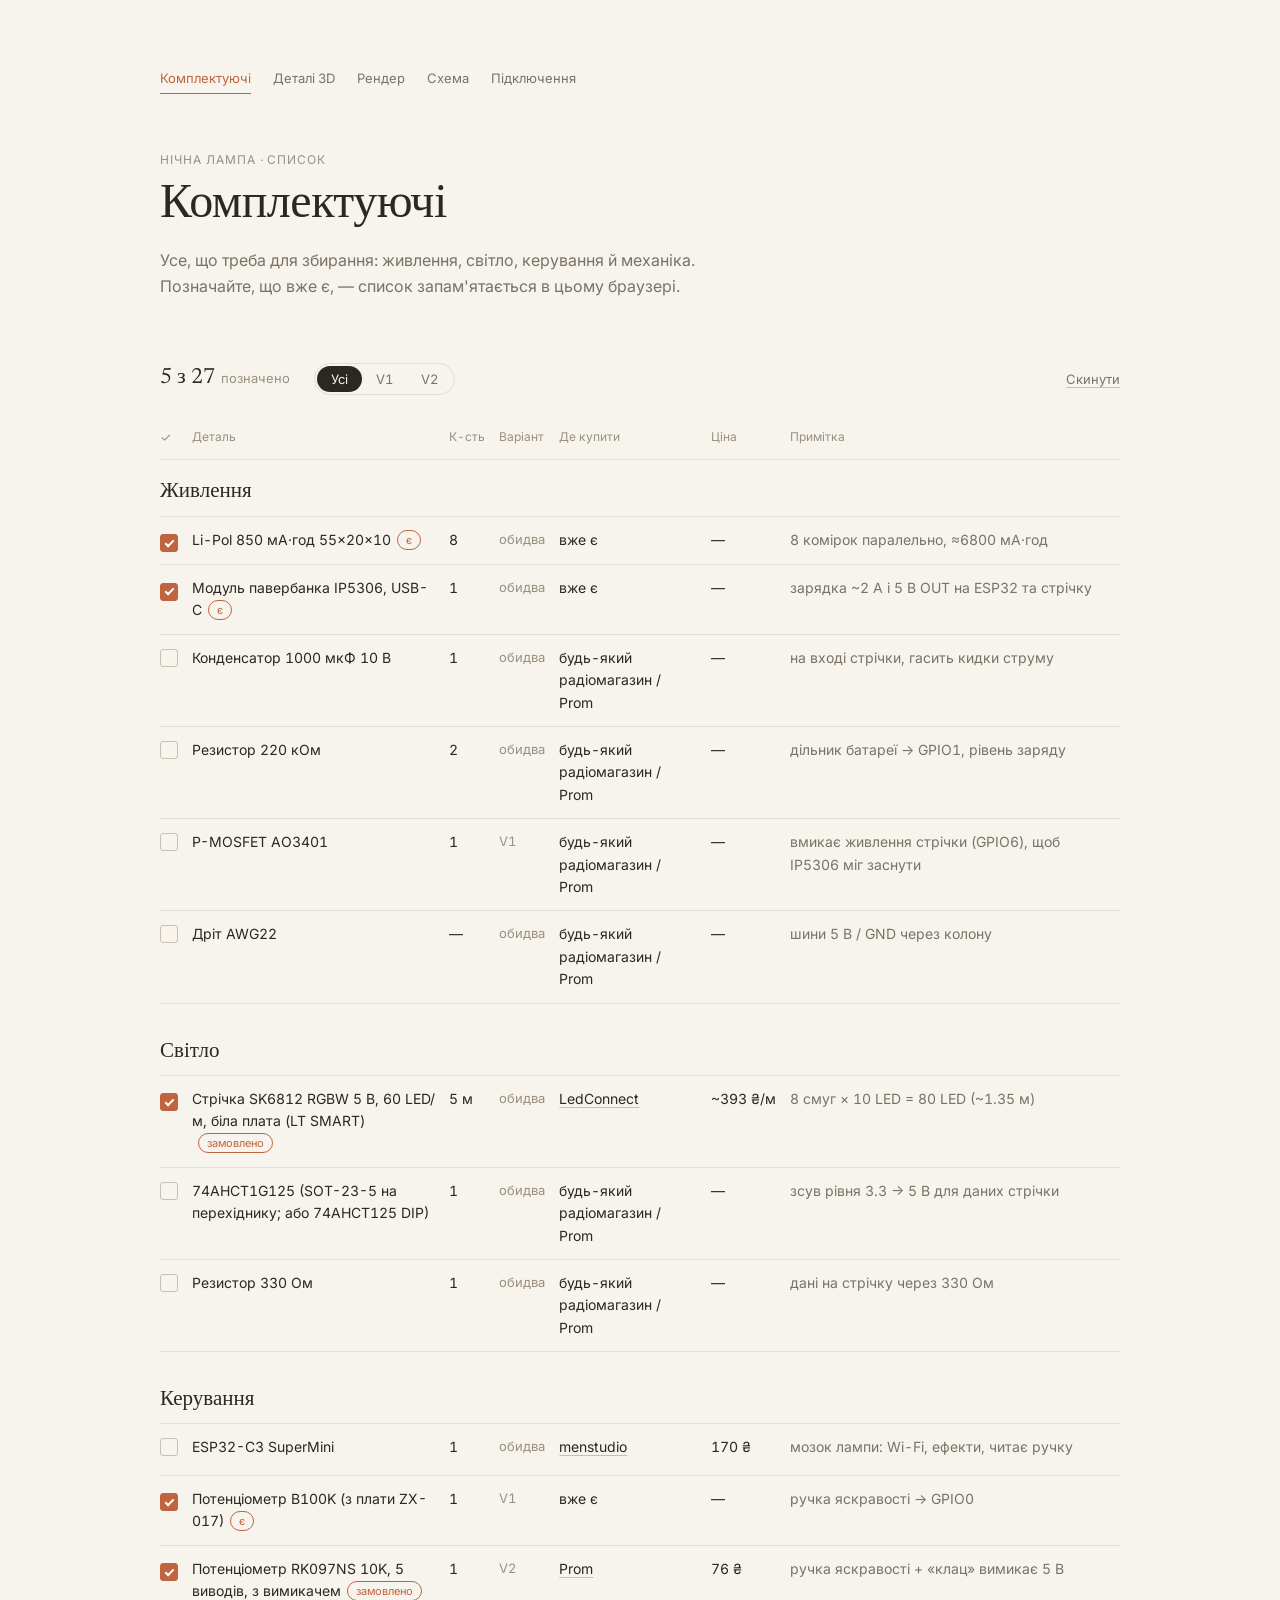
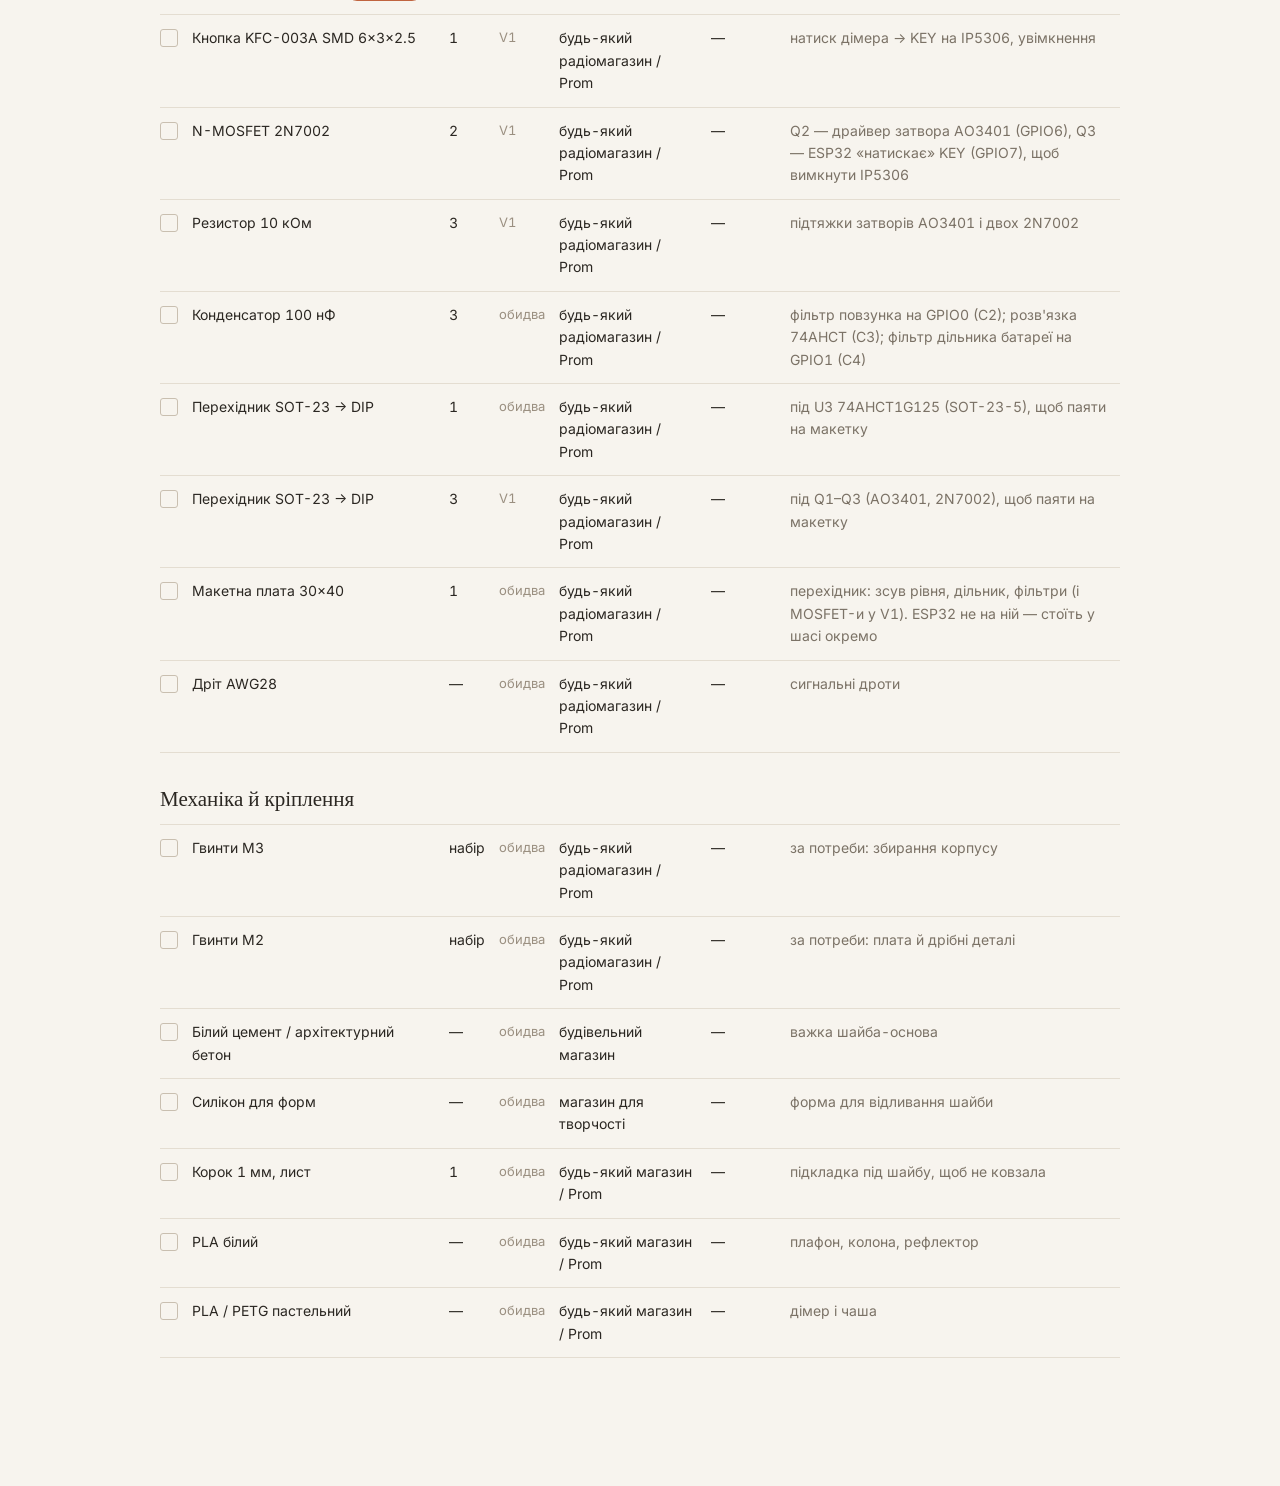
==== parts.html @ 2f37f4e2 "pages: SOT-23 pinout, C4 ADC filter, shared variant, review fixes - Q1/Q3 G and S in real SOT-23 ord" ====
<!doctype html>
<html lang="uk">
<head>
<meta charset="utf-8">
<meta name="viewport" content="width=device-width, initial-scale=1">
<title>Комплектуючі лампи</title>
<link rel="preconnect" href="https://fonts.googleapis.com">
<link rel="preconnect" href="https://fonts.gstatic.com" crossorigin>
<link rel="stylesheet" href="https://fonts.googleapis.com/css2?family=Inter:wght@400;500&family=Newsreader:opsz,wght@6..72,400&display=swap">
<link rel="stylesheet" href="assets/paper.css">
<style>
  .bar { display: flex; flex-wrap: wrap; align-items: center; gap: 12px 24px; margin: 0 0 8px; }
  .progress { font-family: "Newsreader", Georgia, serif; font-size: 22px; }
  .progress small { font-family: "Inter", system-ui, sans-serif; font-size: 13px; color: var(--faint); margin-left: 6px; }
  .bar .textbtn { margin-left: auto; font-size: 13px; }
</style>
</head>
<body>
<main class="page">
  <nav class="nav" aria-label="Розділи">
    <a href="parts.html" aria-current="page">Комплектуючі</a>
    <a href="parts-3d.html">Деталі 3D</a>
    <a href="render.html">Рендер</a>
    <a href="schematic.html">Схема</a>
    <a href="wiring.html">Підключення</a>
  </nav>

  <p class="eyebrow">Нічна лампа · список</p>
  <h1>Комплектуючі</h1>
  <p class="lede">Усе, що треба для збирання: живлення, світло, керування й механіка. Позначайте, що вже є, — список запам'ятається в цьому браузері.</p>

  <div class="bar">
    <p class="progress" id="progress" aria-live="polite">0 з 0</p>
    <div class="toggle" role="radiogroup" aria-label="Варіант">
      <label><input type="radio" name="variant" value="all" checked><span>Усі</span></label>
      <label><input type="radio" name="variant" value="V1"><span>V1</span></label>
      <label><input type="radio" name="variant" value="V2"><span>V2</span></label>
    </div>
    <button type="button" class="textbtn" id="reset">Скинути</button>
  </div>

  <table class="tbl">
    <thead>
      <tr><th scope="col"><span class="sub">✓</span></th><th scope="col">Деталь</th><th scope="col">К-сть</th><th scope="col">Варіант</th><th scope="col">Де купити</th><th scope="col">Ціна</th><th scope="col">Примітка</th></tr>
    </thead>
  </table>
</main>

<script>
(function () {
  var KEY = 'lamp-parts-v1';
  var RADIO = 'будь-який радіомагазин / Prom';
  // [id, назва, к-сть, варіант ('' = обидва), магазин, посилання, ціна, примітка, стан ('є' | 'замовлено' | '')]
  var GROUPS = [
    ['Живлення', [
      ['lipo', 'Li-Pol 850 мА·год 55×20×10', '8', '', 'вже є', '', '—', '8 комірок паралельно, ≈6800 мА·год', 'є'],
      ['ip5306', 'Модуль павербанка IP5306, USB-C', '1', '', 'вже є', '', '—', 'зарядка ~2 А і 5 В OUT на ESP32 та стрічку', 'є'],
      ['c1000', 'Конденсатор 1000 мкФ 10 В', '1', '', RADIO, '', '—', 'на вході стрічки, гасить кидки струму', ''],
      ['r220k', 'Резистор 220 кОм', '2', '', RADIO, '', '—', 'дільник батареї → GPIO1, рівень заряду', ''],
      ['ao3401', 'P-MOSFET AO3401', '1', 'V1', RADIO, '', '—', 'вмикає живлення стрічки (GPIO6), щоб IP5306 міг заснути', ''],
      ['awg22', 'Дріт AWG22', '—', '', RADIO, '', '—', 'шини 5 В / GND через колону', '']
    ]],
    ['Світло', [
      ['sk6812', 'Стрічка SK6812 RGBW 5 В, 60 LED/м, біла плата (LT SMART)', '5 м', '', 'LedConnect', 'https://ledconnect.com.ua/product/svitlodiodna-strichka-5v-lt-rgbw-smart-sk6812-smd5050-60led-18w-m-ip20-bila-plata/', '~393 ₴/м', '8 смуг × 10 LED = 80 LED (~1.35 м)', 'замовлено'],
      ['ahct', '74AHCT1G125 (SOT-23-5 на перехіднику; або 74AHCT125 DIP)', '1', '', RADIO, '', '—', 'зсув рівня 3.3 → 5 В для даних стрічки', ''],
      ['r330', 'Резистор 330 Ом', '1', '', RADIO, '', '—', 'дані на стрічку через 330 Ом', '']
    ]],
    ['Керування', [
      ['esp32', 'ESP32-C3 SuperMini', '1', '', 'menstudio', 'https://menstudio.kyiv.ua/ua/p2681772438-esp32-supermini-kompaktnaya.html', '170 ₴', 'мозок лампи: Wi-Fi, ефекти, читає ручку', ''],
      ['b100k', 'Потенціометр B100K (з плати ZX-017)', '1', 'V1', 'вже є', '', '—', 'ручка яскравості → GPIO0', 'є'],
      ['rk097', 'Потенціометр RK097NS 10K, 5 виводів, з вимикачем', '1', 'V2', 'Prom', 'https://prom.ua/ua/p3201366984-rezistor-peremennyj-rk097ns.html', '76 ₴', 'ручка яскравості + «клац» вимикає 5 В', 'замовлено'],
      ['kfc', 'Кнопка KFC-003A SMD 6×3×2.5', '1', 'V1', RADIO, '', '—', 'натиск дімера → KEY на IP5306, увімкнення', ''],
      ['n7002', 'N-MOSFET 2N7002', '2', 'V1', RADIO, '', '—', 'Q2 — драйвер затвора AO3401 (GPIO6), Q3 — ESP32 «натискає» KEY (GPIO7), щоб вимкнути IP5306', ''],
      ['r10k', 'Резистор 10 кОм', '3', 'V1', RADIO, '', '—', 'підтяжки затворів AO3401 і двох 2N7002', ''],
      ['c100n', 'Конденсатор 100 нФ', '3', '', RADIO, '', '—', 'фільтр повзунка на GPIO0 (C2); розв\'язка 74AHCT (C3); фільтр дільника батареї на GPIO1 (C4)', ''],
      ['sot-dip', 'Перехідник SOT-23 → DIP', '1', '', RADIO, '', '—', 'під U3 74AHCT1G125 (SOT-23-5), щоб паяти на макетку', ''],
      ['sot-dip-q', 'Перехідник SOT-23 → DIP', '3', 'V1', RADIO, '', '—', 'під Q1–Q3 (AO3401, 2N7002), щоб паяти на макетку', ''],
      ['perf', 'Макетна плата 30×40', '1', '', RADIO, '', '—', 'перехідник: зсув рівня, дільник, фільтри (і MOSFET-и у V1). ESP32 не на ній — стоїть у шасі окремо', ''],
      ['awg28', 'Дріт AWG28', '—', '', RADIO, '', '—', 'сигнальні дроти', '']
    ]],
    ['Механіка й кріплення', [
      ['m3', 'Гвинти M3', 'набір', '', RADIO, '', '—', 'за потреби: збирання корпусу', ''],
      ['m2', 'Гвинти M2', 'набір', '', RADIO, '', '—', 'за потреби: плата й дрібні деталі', ''],
      ['concrete', 'Білий цемент / архітектурний бетон', '—', '', 'будівельний магазин', '', '—', 'важка шайба-основа', ''],
      ['silicone', 'Силікон для форм', '—', '', 'магазин для творчості', '', '—', 'форма для відливання шайби', ''],
      ['cork', 'Корок 1 мм, лист', '1', '', 'будь-який магазин / Prom', '', '—', 'підкладка під шайбу, щоб не ковзала', ''],
      ['plaw', 'PLA білий', '—', '', 'будь-який магазин / Prom', '', '—', 'плафон, колона, рефлектор', ''],
      ['plap', 'PLA / PETG пастельний', '—', '', 'будь-який магазин / Prom', '', '—', 'дімер і чаша', '']
    ]]
  ];

  var saved = {};
  try { saved = JSON.parse(localStorage.getItem(KEY)) || {}; } catch (e) { saved = {}; }
  function save() { try { localStorage.setItem(KEY, JSON.stringify(saved)); } catch (e) {} }

  function el(tag, attrs, text) {
    var n = document.createElement(tag);
    for (var k in attrs) n.setAttribute(k, attrs[k]);
    if (text != null) n.textContent = text;
    return n;
  }

  var table = document.querySelector('.tbl');
  var boxes = [];
  GROUPS.forEach(function (g) {
    var tb = el('tbody');
    var gr = el('tr', { 'class': 'grp' });
    gr.appendChild(el('th', { scope: 'colgroup', colspan: '7' }, g[0]));
    tb.appendChild(gr);
    g[1].forEach(function (r) {
      var id = r[0], tr = el('tr');
      tr.dataset.variant = r[3];
      var ck = el('input', { type: 'checkbox', 'class': 'ck', id: 'ck-' + id });
      ck.dataset.def = r[8] ? '1' : '';
      ck.checked = id in saved ? !!saved[id] : !!r[8];
      ck.addEventListener('change', function () { saved[id] = ck.checked; save(); update(); });
      boxes.push(ck);
      var c0 = el('td', { 'class': 'c-ck' }); c0.appendChild(ck); tr.appendChild(c0);

      var name = el('td', {});
      name.appendChild(el('label', { 'for': 'ck-' + id, id: 'n-' + id }, r[1]));
      if (r[8]) name.appendChild(el('span', { 'class': 'pill' }, r[8]));
      tr.appendChild(name);
      tr.appendChild(el('td', { 'class': 'num', 'data-label': 'к-сть' }, r[2]));
      tr.appendChild(el('td', { 'class': 'sub', 'data-label': 'варіант' }, r[3] || 'обидва'));
      var shop = el('td', { 'data-label': 'де' });
      if (r[5]) shop.appendChild(el('a', { href: r[5], target: '_blank', rel: 'noopener' }, r[4]));
      else shop.textContent = r[4];
      tr.appendChild(shop);
      tr.appendChild(el('td', { 'class': 'num', 'data-label': 'ціна' }, r[6]));
      tr.appendChild(el('td', { 'class': 'note' }, r[7]));
      tb.appendChild(tr);
    });
    table.appendChild(tb);
  });

  // Свій фільтр («Усі» / V1 / V2) не зберігаємо; стартуємо з варіанта, обраного на інших сторінках
  try {
    var lv = localStorage.getItem('lamp-variant');
    if (lv === 'v1' || lv === 'v2') document.querySelector('input[name="variant"][value="' + lv.toUpperCase() + '"]').checked = true;
  } catch (e) {}

  var progress = document.getElementById('progress');
  function update() {
    var v = document.querySelector('input[name="variant"]:checked').value, n = 0, m = 0;
    boxes.forEach(function (ck) {
      var tr = ck.closest('tr'), rv = tr.dataset.variant;
      tr.hidden = v !== 'all' && rv !== '' && rv !== v;
      if (!tr.hidden) { m++; if (ck.checked) n++; }
    });
    progress.innerHTML = '';
    progress.append(n + ' з ' + m, el('small', {}, 'позначено'));
  }
  document.querySelectorAll('input[name="variant"]').forEach(function (r) { r.addEventListener('change', update); });
  document.getElementById('reset').addEventListener('click', function () {
    saved = {};
    try { localStorage.removeItem(KEY); } catch (e) {}
    boxes.forEach(function (ck) { ck.checked = !!ck.dataset.def; });
    update();
  });
  update();
})();
</script>
</body>
</html>
---- assets/paper.css ----
/* «Папір» — спільний стиль сторінок лампи. Шрифти підключає кожна сторінка (Google Fonts: Newsreader, Inter). */
:root {
  --bg: #f7f4ee;
  --ink: #2b2722;
  --muted: #7b7266;
  --faint: #9a8f80;
  --rule: #e4ddd1;
  --hollow: #c9bfb0;
  --accent: #c0643f;
  --on-accent: #fff;
  --danger: #b3261e;
  color-scheme: light;
}
@media (prefers-color-scheme: dark) {
  :root:not([data-theme="light"]) {
    --bg: #1d1b18;
    --ink: #ece6dc;
    --muted: #b3a998;
    --faint: #8f8576;
    --rule: #34302a;
    --hollow: #5a5248;
    --accent: #d9825e;
    --on-accent: #1d1b18;
    --danger: #f2867e;
    color-scheme: dark;
  }
}
:root[data-theme="dark"] {
  --bg: #1d1b18;
  --ink: #ece6dc;
  --muted: #b3a998;
  --faint: #8f8576;
  --rule: #34302a;
  --hollow: #5a5248;
  --accent: #d9825e;
  --on-accent: #1d1b18;
  --danger: #f2867e;
  color-scheme: dark;
}

*, *::before, *::after { box-sizing: border-box; }
body {
  margin: 0;
  background: var(--bg);
  color: var(--ink);
  font: 400 15px/1.6 "Inter", system-ui, sans-serif;
  font-variant-numeric: tabular-nums;
  -webkit-font-smoothing: antialiased;
}
a { color: inherit; text-decoration-color: var(--hollow); text-underline-offset: 3px; }
a:hover { color: var(--accent); text-decoration-color: currentColor; }
:focus-visible { outline: 2px solid var(--accent); outline-offset: 2px; }

/* Сторінка: вузька колонка з повітрям; 16 px поля на телефоні */
.page { max-width: 1040px; margin: 0 auto; padding: 40px 16px 96px; }
@media (min-width: 720px) { .page { padding: 64px 40px 128px; } }

.nav { display: flex; flex-wrap: wrap; gap: 4px 22px; margin: 0 0 56px; font-size: 13px; }
.nav a { color: var(--muted); text-decoration: none; padding: 4px 0; border-bottom: 1px solid transparent; }
.nav a:hover { color: var(--ink); }
.nav a[aria-current="page"] { color: var(--accent); border-bottom-color: var(--accent); }

.eyebrow { margin: 0 0 10px; font-size: 12px; letter-spacing: .08em; text-transform: uppercase; color: var(--faint); }
h1, h2, h3 { font-family: "Newsreader", Georgia, serif; font-weight: 400; letter-spacing: -.01em; line-height: 1.15; }
h1 { margin: 0 0 14px; font-size: clamp(34px, 7vw, 48px); }
.lede { margin: 0 0 40px; max-width: 38em; color: var(--muted); font-size: 16px; }

/* Таблиця: лише тонкі горизонтальні лінії, без заливок і тіней */
.tbl { width: 100%; border-collapse: collapse; font-size: 14px; }
.tbl th, .tbl td { padding: 12px 14px 12px 0; text-align: left; vertical-align: top; border-bottom: 1px solid var(--rule); }
.tbl thead th { font-weight: 400; font-size: 12px; color: var(--faint); padding-top: 0; }
.tbl tbody th[scope="colgroup"] {
  padding: 36px 0 10px; font: 400 21px/1.2 "Newsreader", Georgia, serif; color: var(--ink);
}
.tbl tbody:first-of-type th[scope="colgroup"] { padding-top: 20px; }
.tbl .num { white-space: nowrap; }
.tbl .note { color: var(--muted); }
.tbl .sub { color: var(--faint); font-size: 13px; }
.tbl tr[hidden] { display: none !important; }

/* Вузький екран: рядок стає карткою з тими ж тонкими лініями */
@media (max-width: 760px) {
  .tbl, .tbl tbody, .tbl tr, .tbl th, .tbl td { display: block; }
  .tbl thead { display: none; }
  .tbl tbody tr:not(.grp) {
    display: grid; grid-template-columns: 32px 1fr; column-gap: 4px;
    padding: 14px 0; border-bottom: 1px solid var(--rule);
  }
  .tbl tbody tr:not(.grp) > * { grid-column: 2; border: 0; padding: 1px 0; min-width: 0; overflow-wrap: anywhere; }
  .tbl tbody tr:not(.grp) > .c-ck { grid-column: 1; grid-row: 1 / span 6; padding-top: 2px; }
  .tbl td[data-label]::before { content: attr(data-label) " · "; color: var(--faint); }
  .tbl tbody th[scope="colgroup"] { border-bottom: 1px solid var(--rule); }
}

/* Чекбокс: справжній input, порожній контур / заповнений теракотовий квадрат */
.ck {
  appearance: none; -webkit-appearance: none; margin: 2px 0 0;
  width: 18px; height: 18px; border: 1.5px solid var(--hollow); border-radius: 3px;
  background: transparent; display: inline-grid; place-content: center; cursor: pointer;
}
.ck:checked { background: var(--accent); border-color: var(--accent); }
.ck:checked::after {
  content: ""; width: 9px; height: 5px; margin-top: -2px;
  border: 2px solid var(--on-accent); border-top: 0; border-right: 0; transform: rotate(-45deg);
}

.pill {
  display: inline-block; margin-left: 6px; padding: 0 8px; border: 1px solid var(--accent); border-radius: 99px;
  color: var(--accent); font-size: 11px; line-height: 18px; vertical-align: 1px; white-space: nowrap;
}

/* Сегментований перемикач V1/V2 (радіокнопки всередині label) */
.toggle { display: inline-flex; border: 1px solid var(--rule); border-radius: 99px; padding: 2px; font-size: 13px; }
.toggle label { position: relative; cursor: pointer; }
.toggle input { position: absolute; opacity: 0; inset: 0; margin: 0; cursor: pointer; }
.toggle span { display: block; padding: 3px 14px; border-radius: 99px; color: var(--muted); }
.toggle input:checked + span { background: var(--ink); color: var(--bg); }
.toggle input:focus-visible + span { outline: 2px solid var(--accent); outline-offset: 1px; }

/* Дрібна текстова кнопка (напр. «Скинути») */
.textbtn { border: 0; background: none; padding: 0; font: inherit; color: var(--muted); text-decoration: underline; text-decoration-color: var(--hollow); text-underline-offset: 3px; cursor: pointer; }
.textbtn:hover { color: var(--accent); }
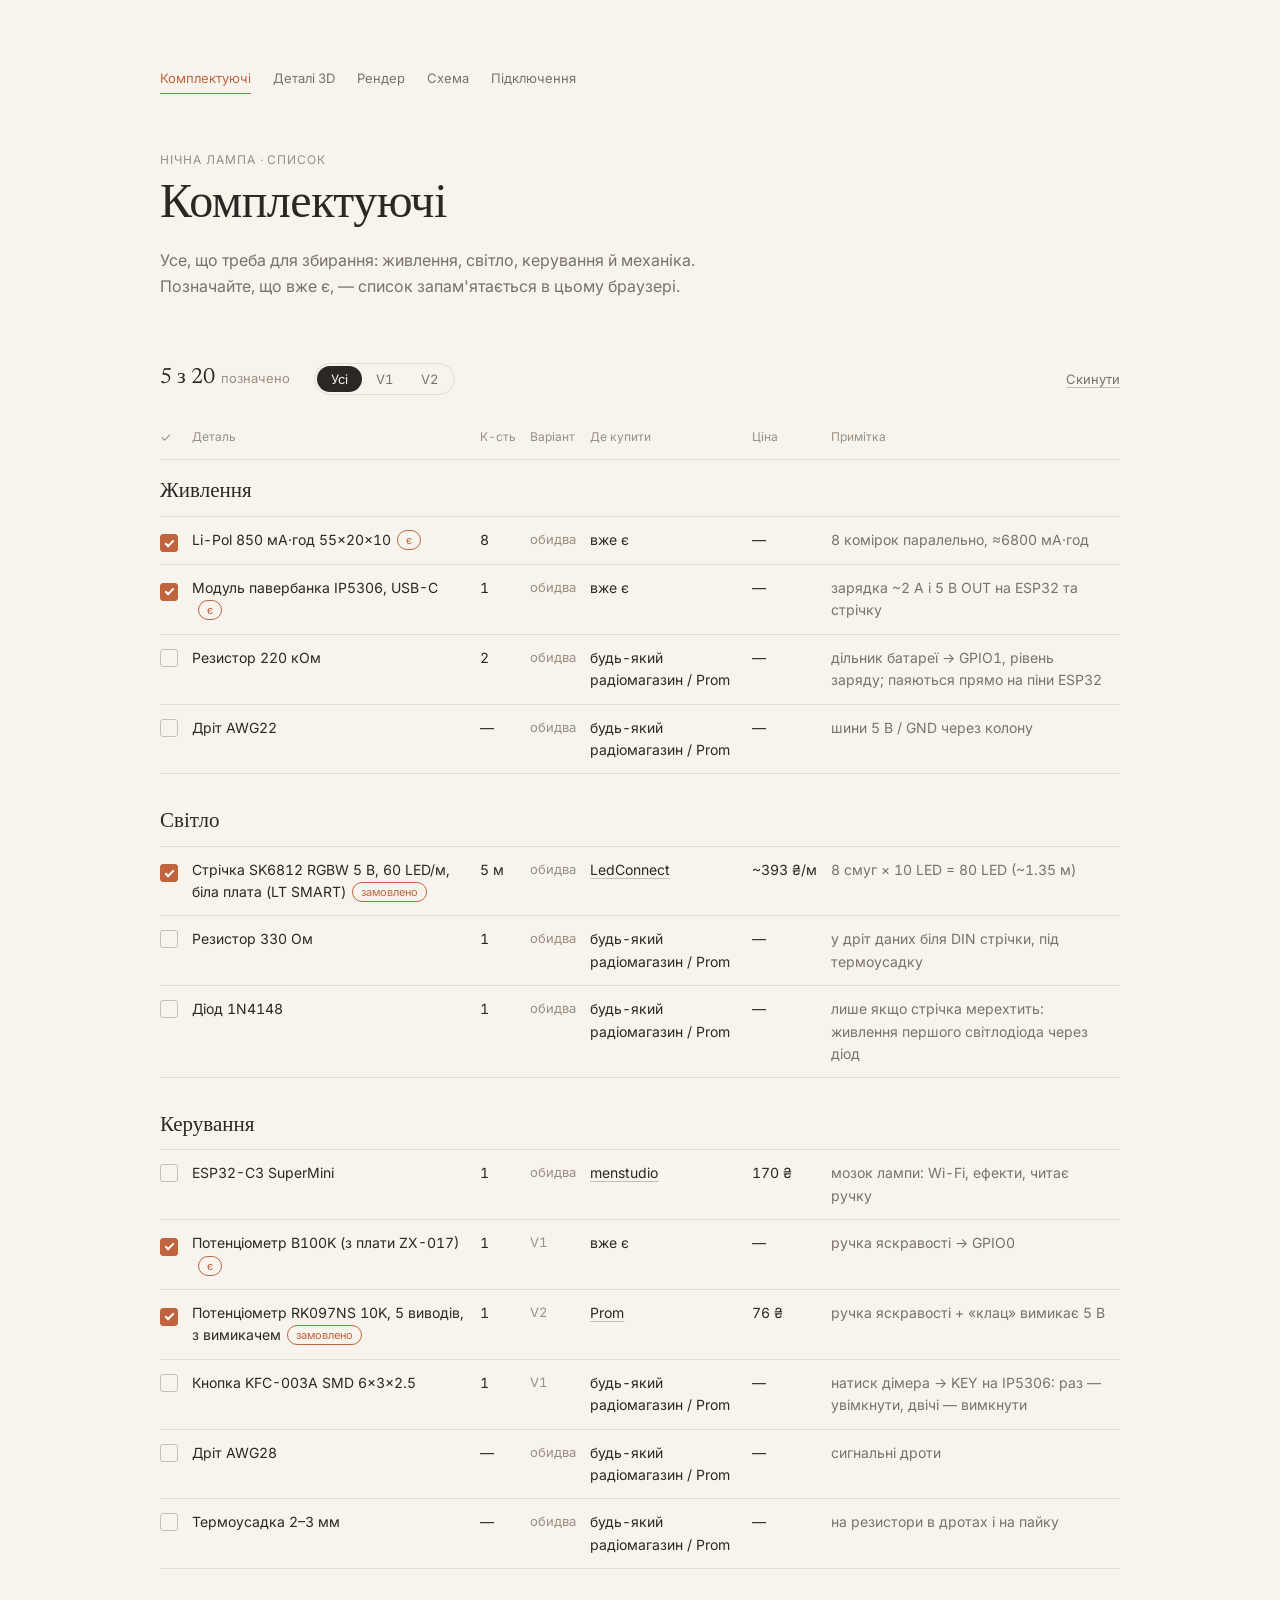
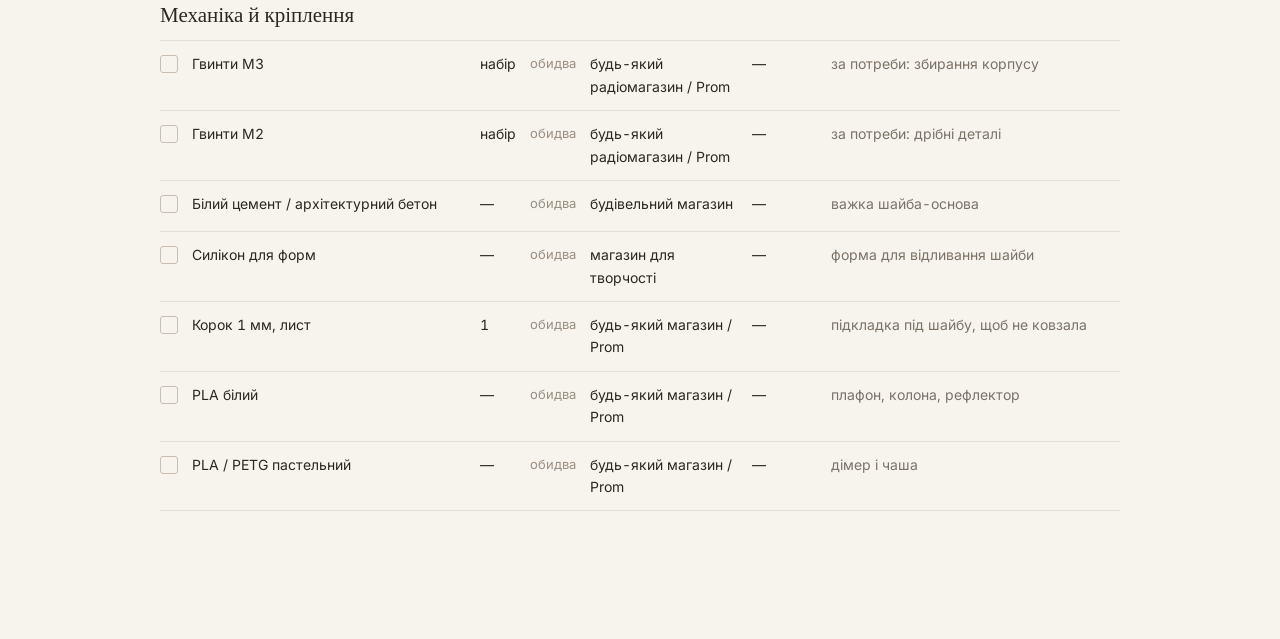
==== commit 09e4434a: "electronics: drop perfboard, level shifter, MOSFETs and filter caps V1 turns off by double-pressing " ====
--- a/parts.html
+++ b/parts.html
@@ -55,32 +55,25 @@
     ['Живлення', [
       ['lipo', 'Li-Pol 850 мА·год 55×20×10', '8', '', 'вже є', '', '—', '8 комірок паралельно, ≈6800 мА·год', 'є'],
       ['ip5306', 'Модуль павербанка IP5306, USB-C', '1', '', 'вже є', '', '—', 'зарядка ~2 А і 5 В OUT на ESP32 та стрічку', 'є'],
-      ['c1000', 'Конденсатор 1000 мкФ 10 В', '1', '', RADIO, '', '—', 'на вході стрічки, гасить кидки струму', ''],
-      ['r220k', 'Резистор 220 кОм', '2', '', RADIO, '', '—', 'дільник батареї → GPIO1, рівень заряду', ''],
-      ['ao3401', 'P-MOSFET AO3401', '1', 'V1', RADIO, '', '—', 'вмикає живлення стрічки (GPIO6), щоб IP5306 міг заснути', ''],
+      ['r220k', 'Резистор 220 кОм', '2', '', RADIO, '', '—', 'дільник батареї → GPIO1, рівень заряду; паяються прямо на піни ESP32', ''],
       ['awg22', 'Дріт AWG22', '—', '', RADIO, '', '—', 'шини 5 В / GND через колону', '']
     ]],
     ['Світло', [
       ['sk6812', 'Стрічка SK6812 RGBW 5 В, 60 LED/м, біла плата (LT SMART)', '5 м', '', 'LedConnect', 'https://ledconnect.com.ua/product/svitlodiodna-strichka-5v-lt-rgbw-smart-sk6812-smd5050-60led-18w-m-ip20-bila-plata/', '~393 ₴/м', '8 смуг × 10 LED = 80 LED (~1.35 м)', 'замовлено'],
-      ['ahct', '74AHCT1G125 (SOT-23-5 на перехіднику; або 74AHCT125 DIP)', '1', '', RADIO, '', '—', 'зсув рівня 3.3 → 5 В для даних стрічки', ''],
-      ['r330', 'Резистор 330 Ом', '1', '', RADIO, '', '—', 'дані на стрічку через 330 Ом', '']
+      ['r330', 'Резистор 330 Ом', '1', '', RADIO, '', '—', 'у дріт даних біля DIN стрічки, під термоусадку', ''],
+      ['d4148', 'Діод 1N4148', '1', '', RADIO, '', '—', 'лише якщо стрічка мерехтить: живлення першого світлодіода через діод', '']
     ]],
     ['Керування', [
       ['esp32', 'ESP32-C3 SuperMini', '1', '', 'menstudio', 'https://menstudio.kyiv.ua/ua/p2681772438-esp32-supermini-kompaktnaya.html', '170 ₴', 'мозок лампи: Wi-Fi, ефекти, читає ручку', ''],
       ['b100k', 'Потенціометр B100K (з плати ZX-017)', '1', 'V1', 'вже є', '', '—', 'ручка яскравості → GPIO0', 'є'],
       ['rk097', 'Потенціометр RK097NS 10K, 5 виводів, з вимикачем', '1', 'V2', 'Prom', 'https://prom.ua/ua/p3201366984-rezistor-peremennyj-rk097ns.html', '76 ₴', 'ручка яскравості + «клац» вимикає 5 В', 'замовлено'],
-      ['kfc', 'Кнопка KFC-003A SMD 6×3×2.5', '1', 'V1', RADIO, '', '—', 'натиск дімера → KEY на IP5306, увімкнення', ''],
-      ['n7002', 'N-MOSFET 2N7002', '2', 'V1', RADIO, '', '—', 'Q2 — драйвер затвора AO3401 (GPIO6), Q3 — ESP32 «натискає» KEY (GPIO7), щоб вимкнути IP5306', ''],
-      ['r10k', 'Резистор 10 кОм', '3', 'V1', RADIO, '', '—', 'підтяжки затворів AO3401 і двох 2N7002', ''],
-      ['c100n', 'Конденсатор 100 нФ', '3', '', RADIO, '', '—', 'фільтр повзунка на GPIO0 (C2); розв\'язка 74AHCT (C3); фільтр дільника батареї на GPIO1 (C4)', ''],
-      ['sot-dip', 'Перехідник SOT-23 → DIP', '1', '', RADIO, '', '—', 'під U3 74AHCT1G125 (SOT-23-5), щоб паяти на макетку', ''],
-      ['sot-dip-q', 'Перехідник SOT-23 → DIP', '3', 'V1', RADIO, '', '—', 'під Q1–Q3 (AO3401, 2N7002), щоб паяти на макетку', ''],
-      ['perf', 'Макетна плата 30×40', '1', '', RADIO, '', '—', 'перехідник: зсув рівня, дільник, фільтри (і MOSFET-и у V1). ESP32 не на ній — стоїть у шасі окремо', ''],
-      ['awg28', 'Дріт AWG28', '—', '', RADIO, '', '—', 'сигнальні дроти', '']
+      ['kfc', 'Кнопка KFC-003A SMD 6×3×2.5', '1', 'V1', RADIO, '', '—', 'натиск дімера → KEY на IP5306: раз — увімкнути, двічі — вимкнути', ''],
+      ['awg28', 'Дріт AWG28', '—', '', RADIO, '', '—', 'сигнальні дроти', ''],
+      ['shrink', 'Термоусадка 2–3 мм', '—', '', RADIO, '', '—', 'на резистори в дротах і на пайку', '']
     ]],
     ['Механіка й кріплення', [
       ['m3', 'Гвинти M3', 'набір', '', RADIO, '', '—', 'за потреби: збирання корпусу', ''],
-      ['m2', 'Гвинти M2', 'набір', '', RADIO, '', '—', 'за потреби: плата й дрібні деталі', ''],
+      ['m2', 'Гвинти M2', 'набір', '', RADIO, '', '—', 'за потреби: дрібні деталі', ''],
       ['concrete', 'Білий цемент / архітектурний бетон', '—', '', 'будівельний магазин', '', '—', 'важка шайба-основа', ''],
       ['silicone', 'Силікон для форм', '—', '', 'магазин для творчості', '', '—', 'форма для відливання шайби', ''],
       ['cork', 'Корок 1 мм, лист', '1', '', 'будь-який магазин / Prom', '', '—', 'підкладка під шайбу, щоб не ковзала', ''],
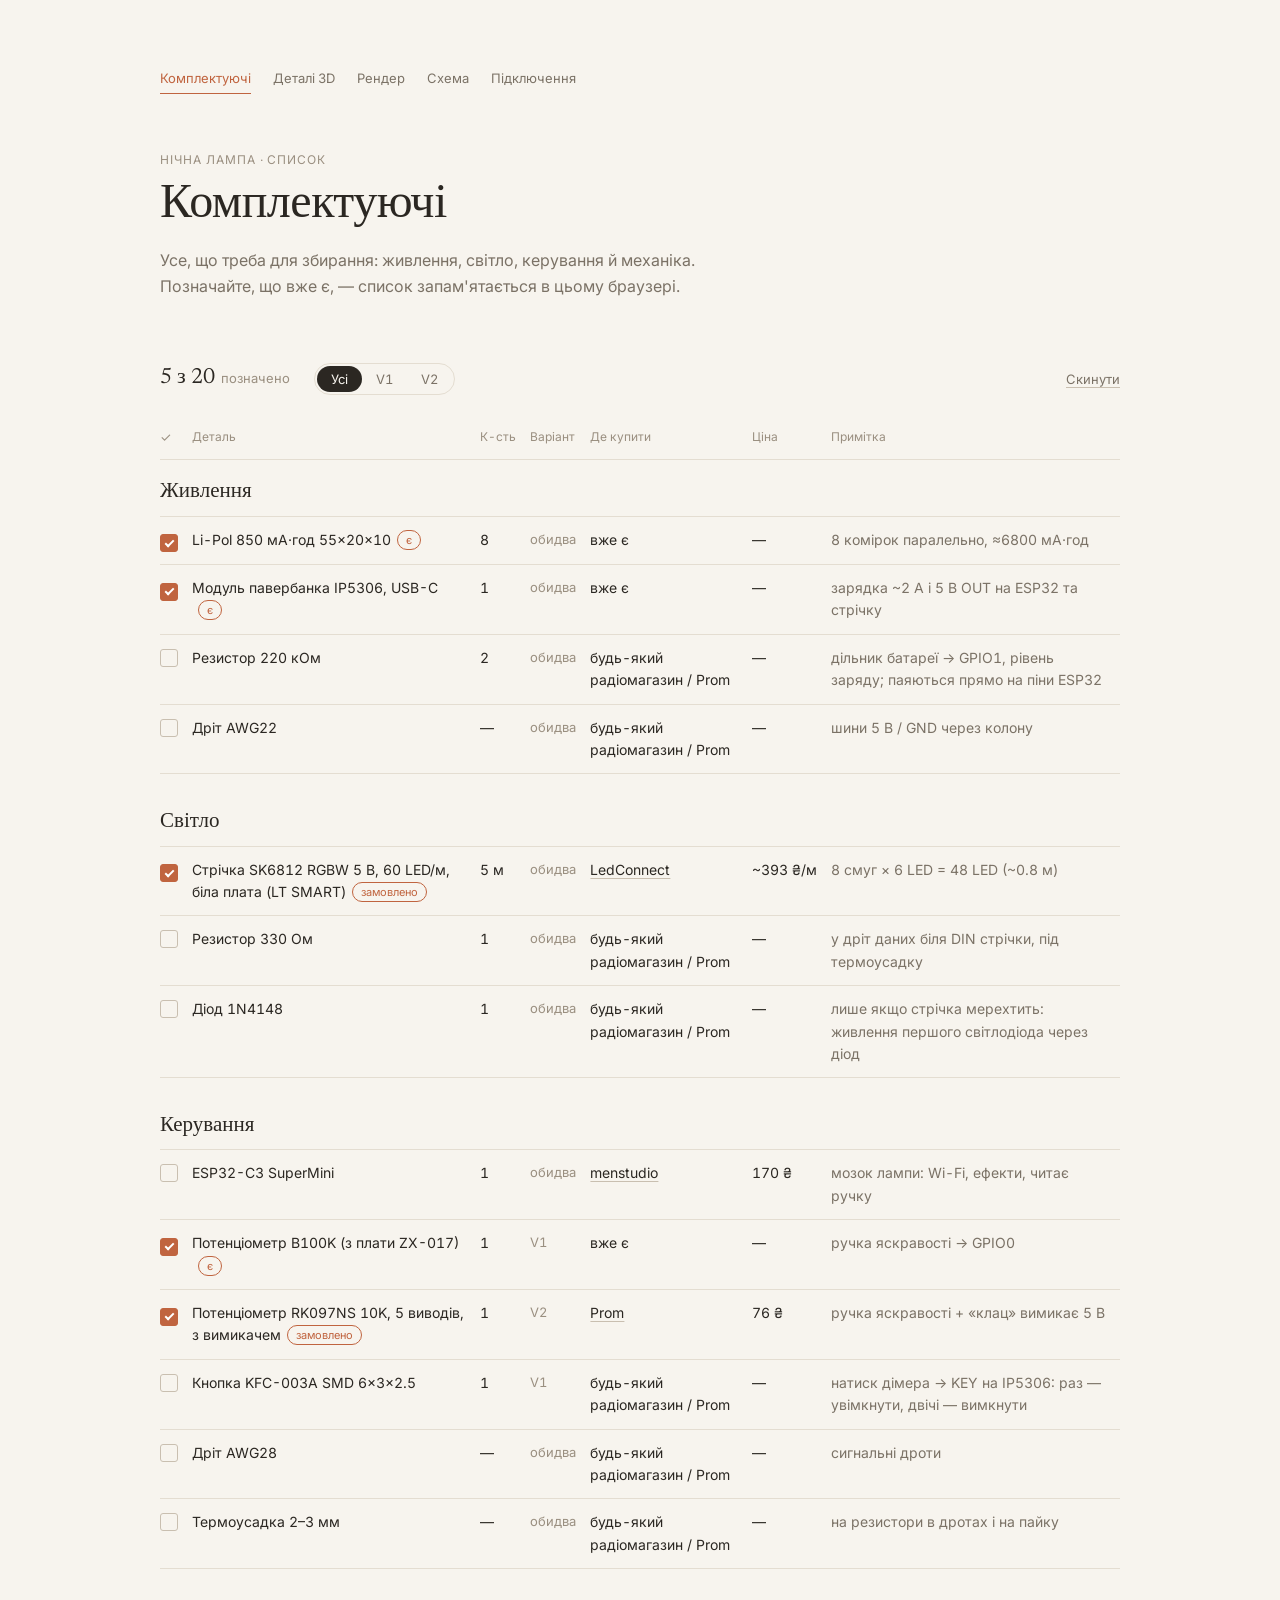
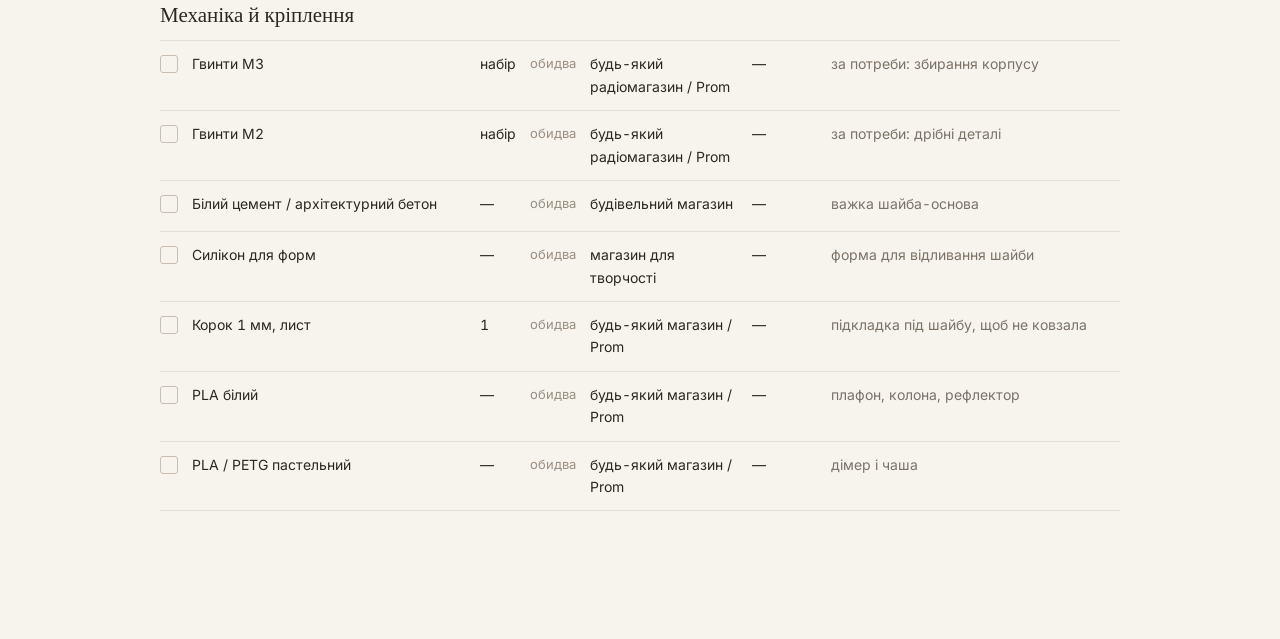
==== commit b9729ff7: "case: resize to the printed prototype (Lamp-v0.0.2, 175 mm shade) The model was built from lamp-expo" ====
--- a/parts.html
+++ b/parts.html
@@ -59,7 +59,7 @@
       ['awg22', 'Дріт AWG22', '—', '', RADIO, '', '—', 'шини 5 В / GND через колону', '']
     ]],
     ['Світло', [
-      ['sk6812', 'Стрічка SK6812 RGBW 5 В, 60 LED/м, біла плата (LT SMART)', '5 м', '', 'LedConnect', 'https://ledconnect.com.ua/product/svitlodiodna-strichka-5v-lt-rgbw-smart-sk6812-smd5050-60led-18w-m-ip20-bila-plata/', '~393 ₴/м', '8 смуг × 10 LED = 80 LED (~1.35 м)', 'замовлено'],
+      ['sk6812', 'Стрічка SK6812 RGBW 5 В, 60 LED/м, біла плата (LT SMART)', '5 м', '', 'LedConnect', 'https://ledconnect.com.ua/product/svitlodiodna-strichka-5v-lt-rgbw-smart-sk6812-smd5050-60led-18w-m-ip20-bila-plata/', '~393 ₴/м', '8 смуг × 6 LED = 48 LED (~0.8 м)', 'замовлено'],
       ['r330', 'Резистор 330 Ом', '1', '', RADIO, '', '—', 'у дріт даних біля DIN стрічки, під термоусадку', ''],
       ['d4148', 'Діод 1N4148', '1', '', RADIO, '', '—', 'лише якщо стрічка мерехтить: живлення першого світлодіода через діод', '']
     ]],
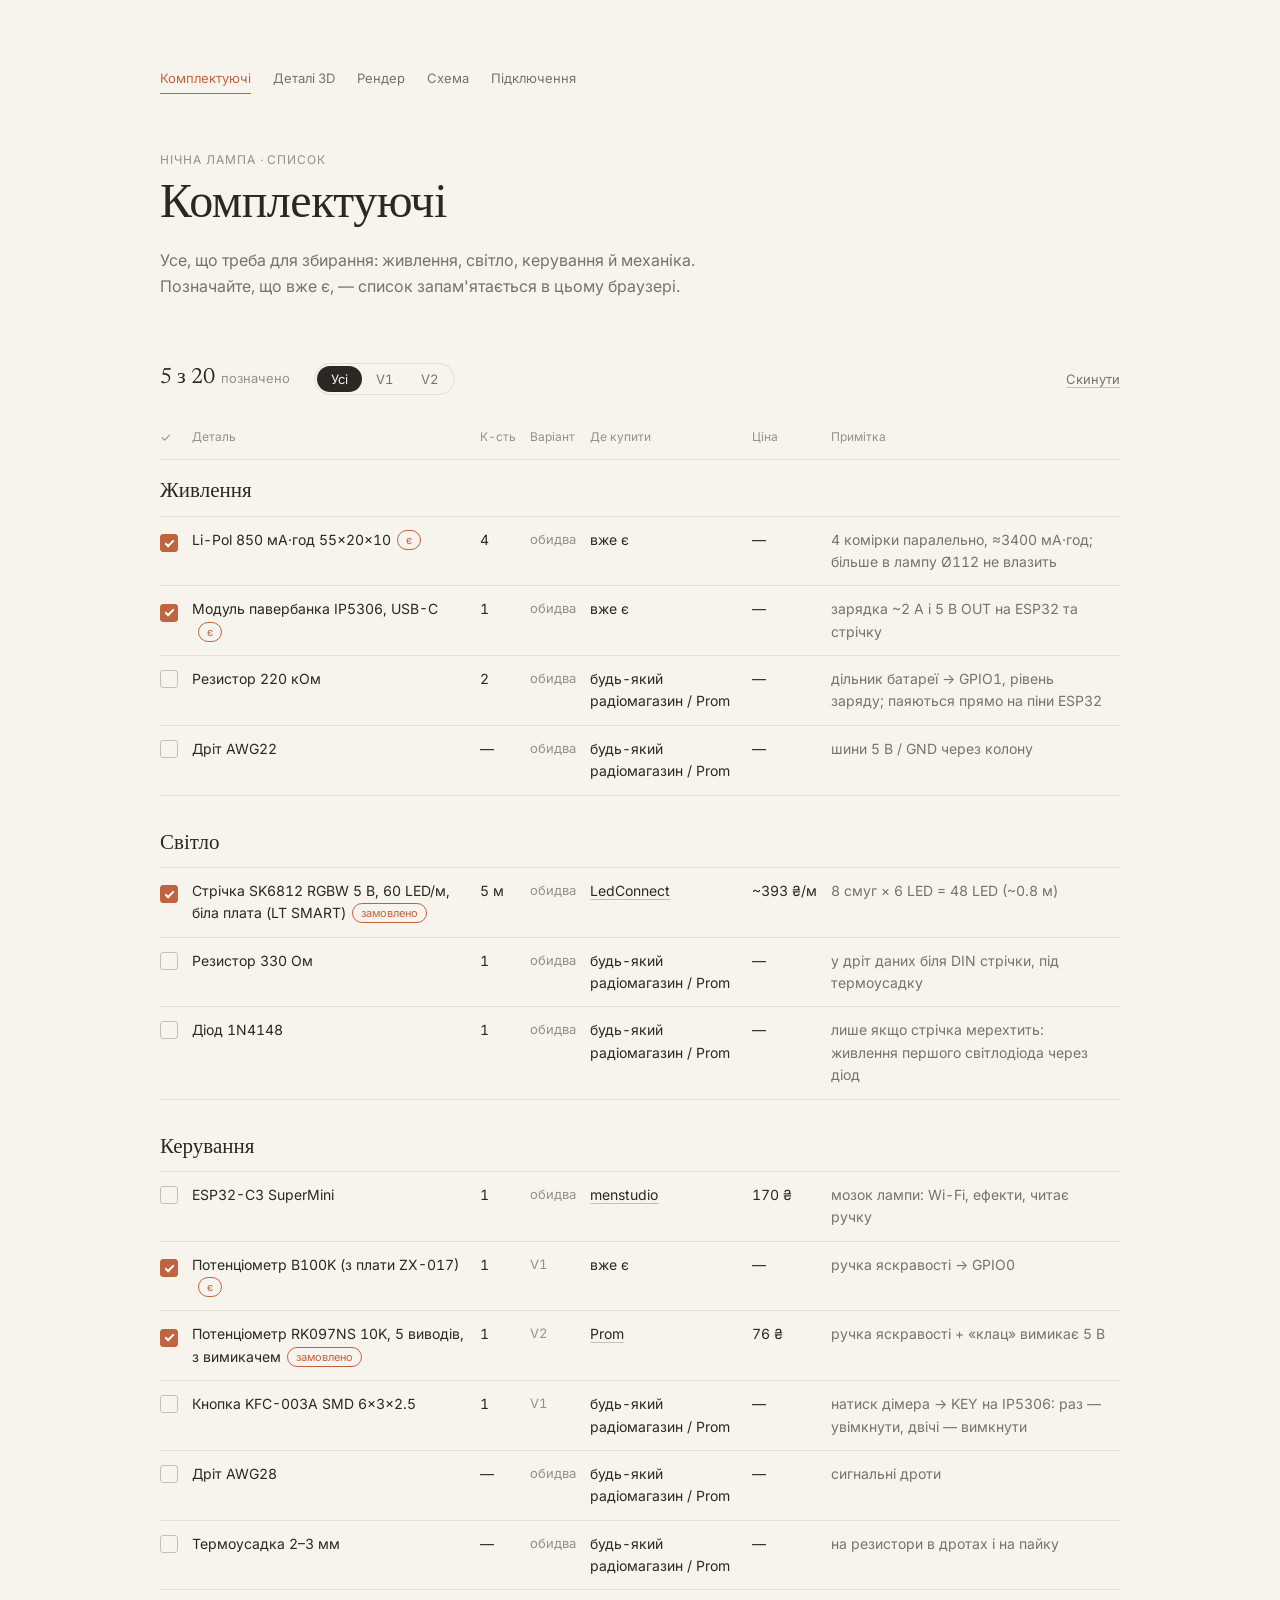
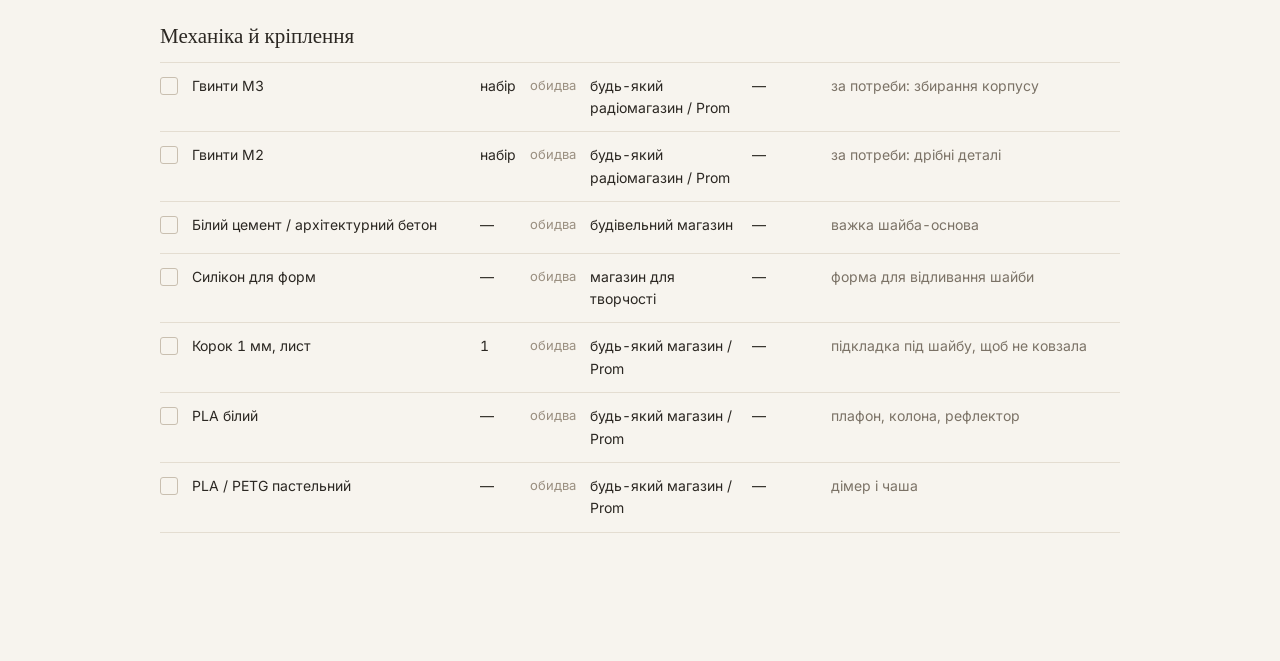
==== commit 3bdcc5da: "case: keep the lamp-0.1.1 shape, scaled ×0.7 to the printed 175 mm Reverts the prototype-profile sha" ====
--- a/parts.html
+++ b/parts.html
@@ -53,7 +53,7 @@
   // [id, назва, к-сть, варіант ('' = обидва), магазин, посилання, ціна, примітка, стан ('є' | 'замовлено' | '')]
   var GROUPS = [
     ['Живлення', [
-      ['lipo', 'Li-Pol 850 мА·год 55×20×10', '8', '', 'вже є', '', '—', '8 комірок паралельно, ≈6800 мА·год', 'є'],
+      ['lipo', 'Li-Pol 850 мА·год 55×20×10', '4', '', 'вже є', '', '—', '4 комірки паралельно, ≈3400 мА·год; більше в лампу Ø112 не влазить', 'є'],
       ['ip5306', 'Модуль павербанка IP5306, USB-C', '1', '', 'вже є', '', '—', 'зарядка ~2 А і 5 В OUT на ESP32 та стрічку', 'є'],
       ['r220k', 'Резистор 220 кОм', '2', '', RADIO, '', '—', 'дільник батареї → GPIO1, рівень заряду; паяються прямо на піни ESP32', ''],
       ['awg22', 'Дріт AWG22', '—', '', RADIO, '', '—', 'шини 5 В / GND через колону', '']
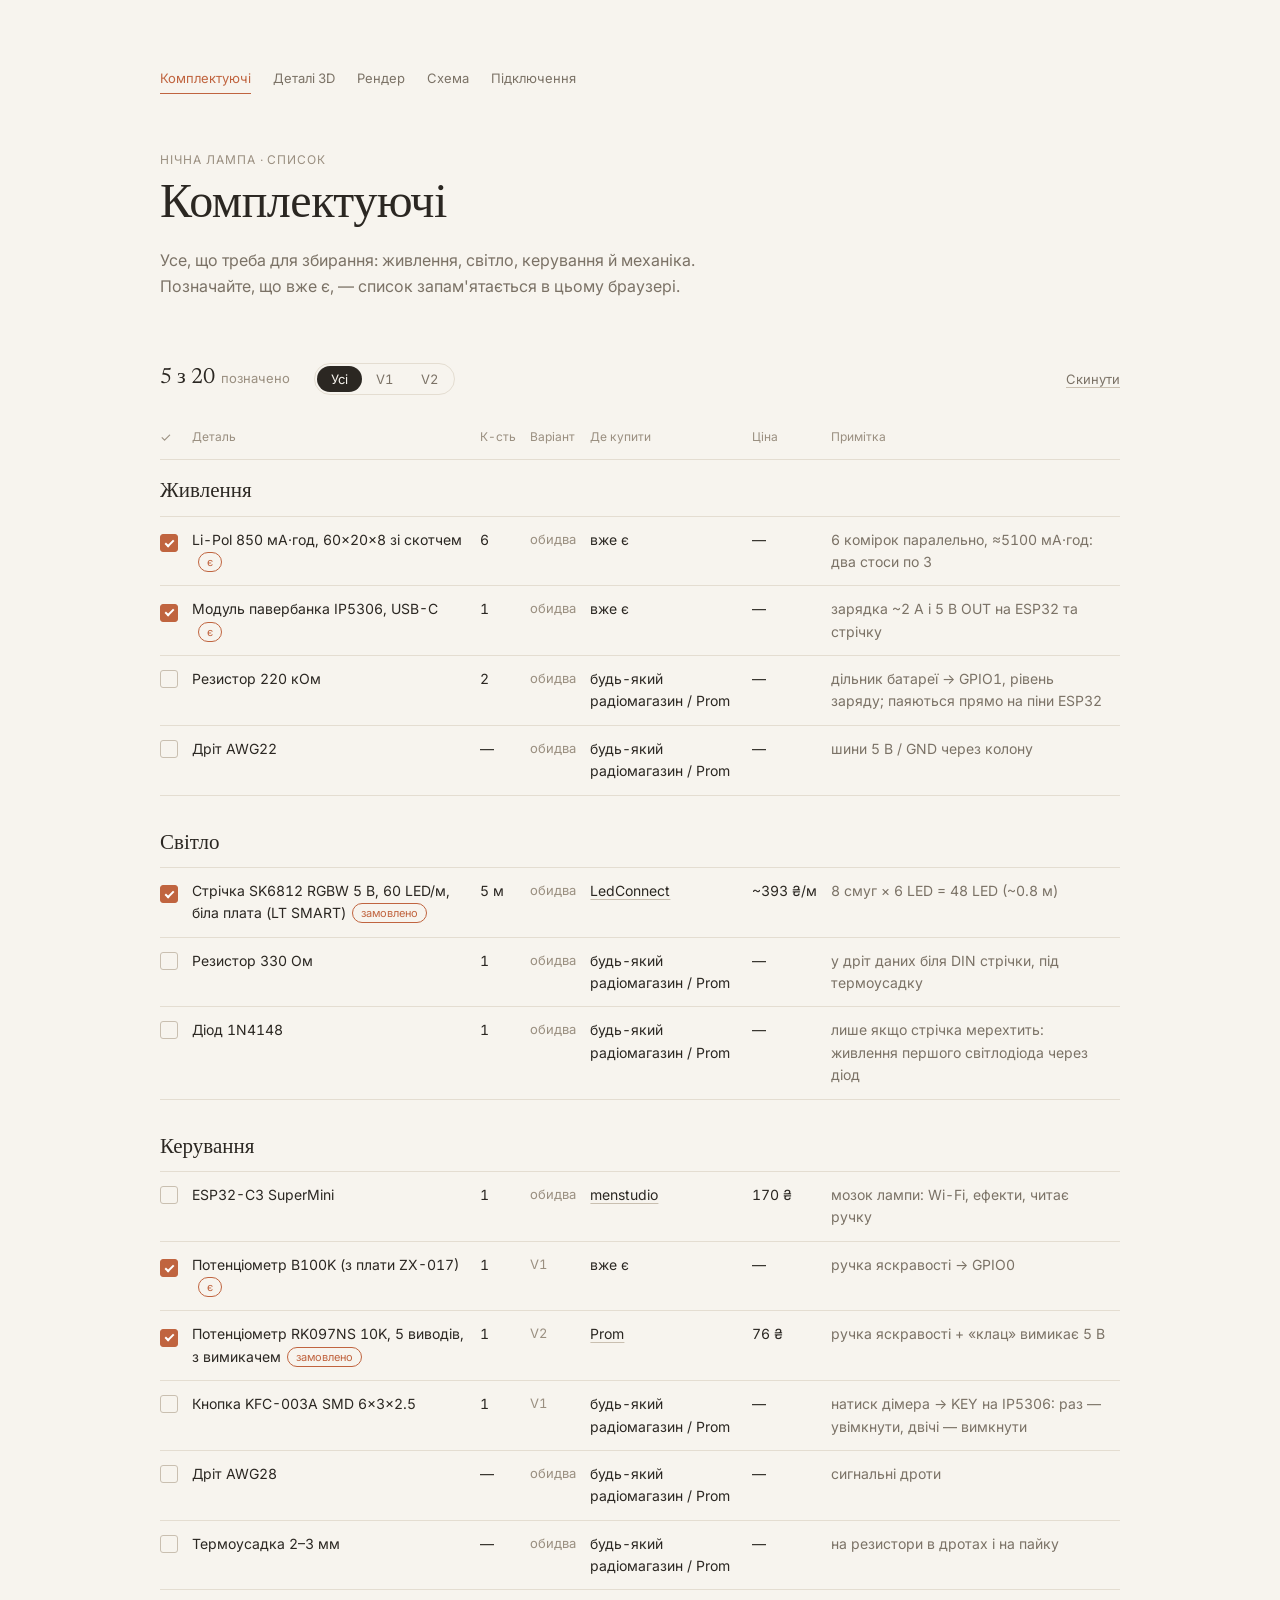
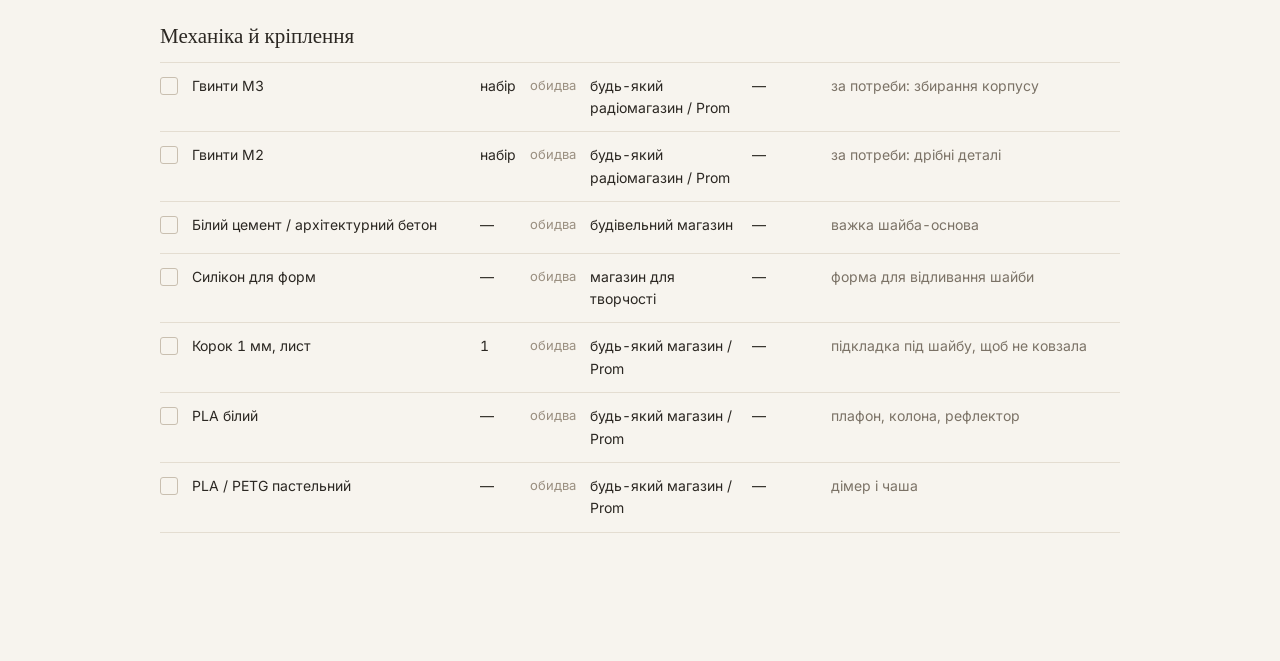
==== commit cadbdd3b: "case: measured cells 60×20×8 — six cells in two stacks of three Reflector and bowl rim move up 4 mm " ====
--- a/parts.html
+++ b/parts.html
@@ -53,7 +53,7 @@
   // [id, назва, к-сть, варіант ('' = обидва), магазин, посилання, ціна, примітка, стан ('є' | 'замовлено' | '')]
   var GROUPS = [
     ['Живлення', [
-      ['lipo', 'Li-Pol 850 мА·год 55×20×10', '4', '', 'вже є', '', '—', '4 комірки паралельно, ≈3400 мА·год; більше в лампу Ø112 не влазить', 'є'],
+      ['lipo', 'Li-Pol 850 мА·год, 60×20×8 зі скотчем', '6', '', 'вже є', '', '—', '6 комірок паралельно, ≈5100 мА·год: два стоси по 3', 'є'],
       ['ip5306', 'Модуль павербанка IP5306, USB-C', '1', '', 'вже є', '', '—', 'зарядка ~2 А і 5 В OUT на ESP32 та стрічку', 'є'],
       ['r220k', 'Резистор 220 кОм', '2', '', RADIO, '', '—', 'дільник батареї → GPIO1, рівень заряду; паяються прямо на піни ESP32', ''],
       ['awg22', 'Дріт AWG22', '—', '', RADIO, '', '—', 'шини 5 В / GND через колону', '']
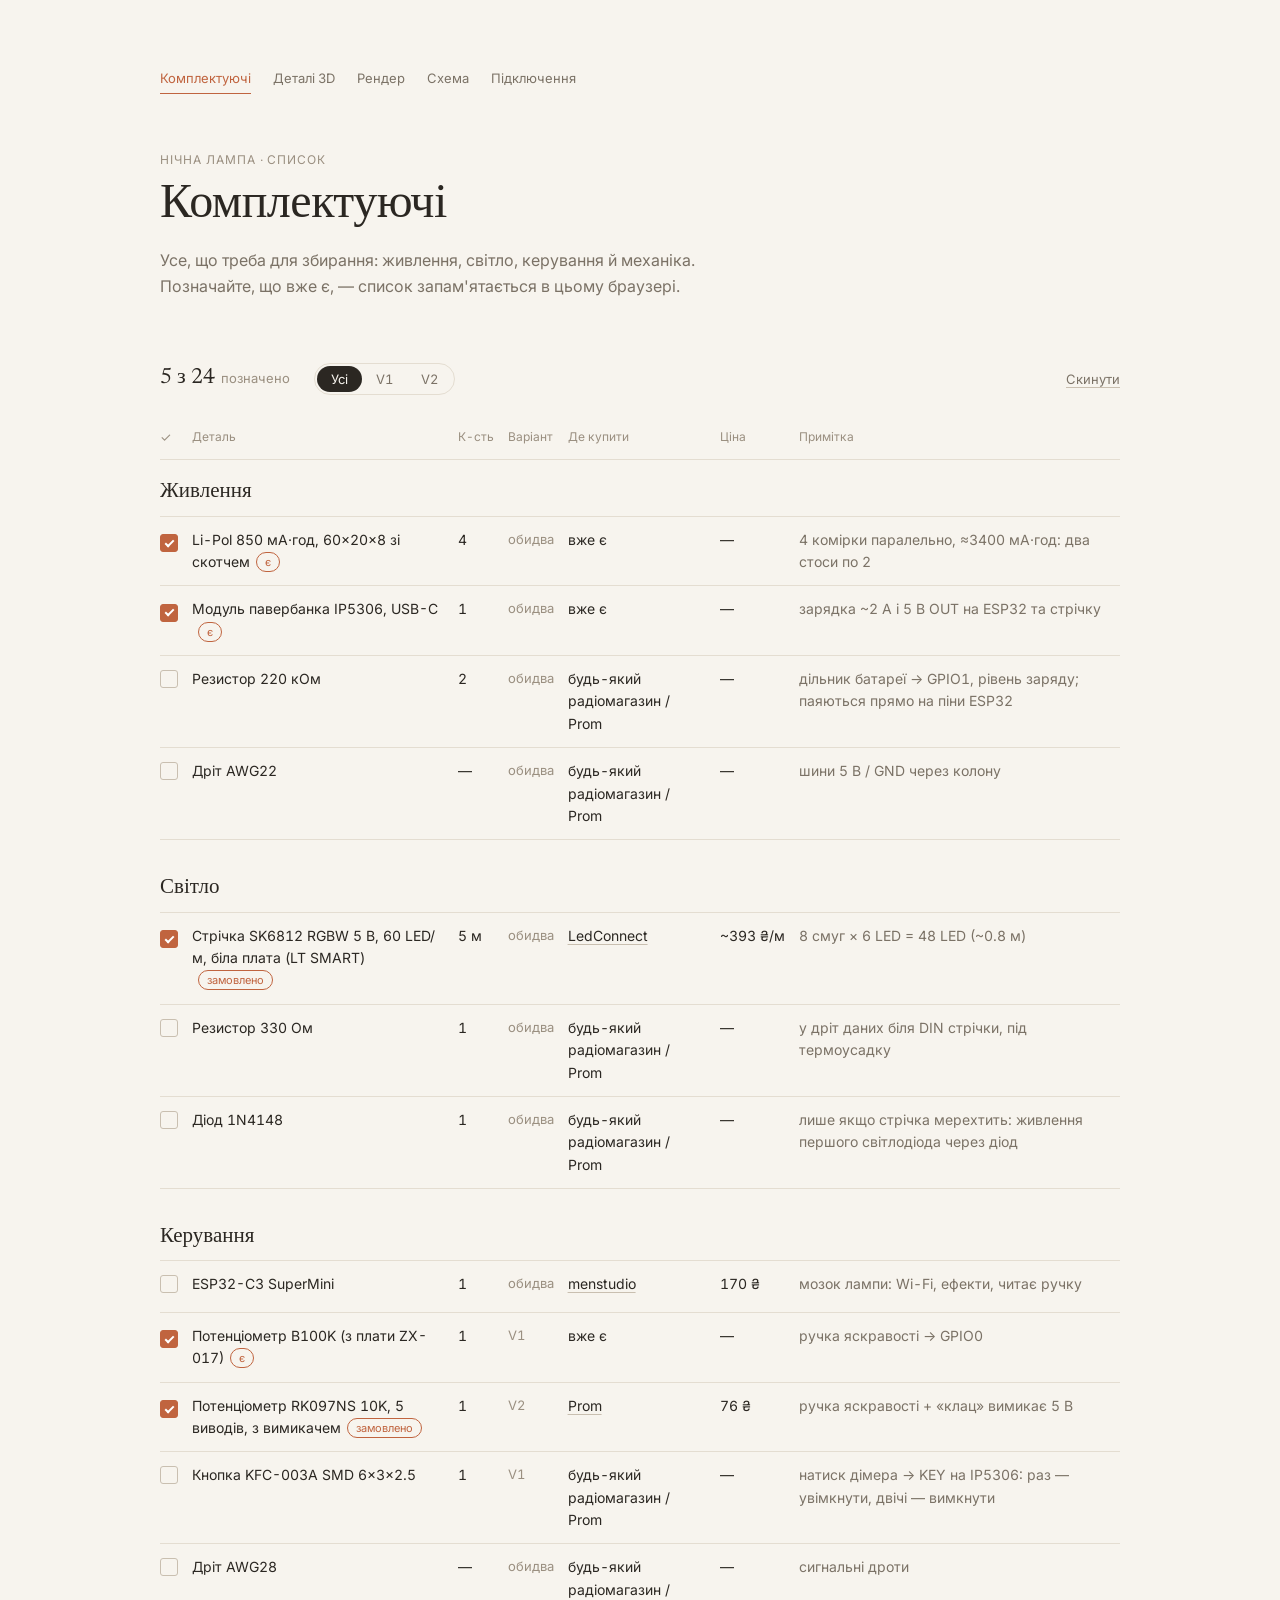
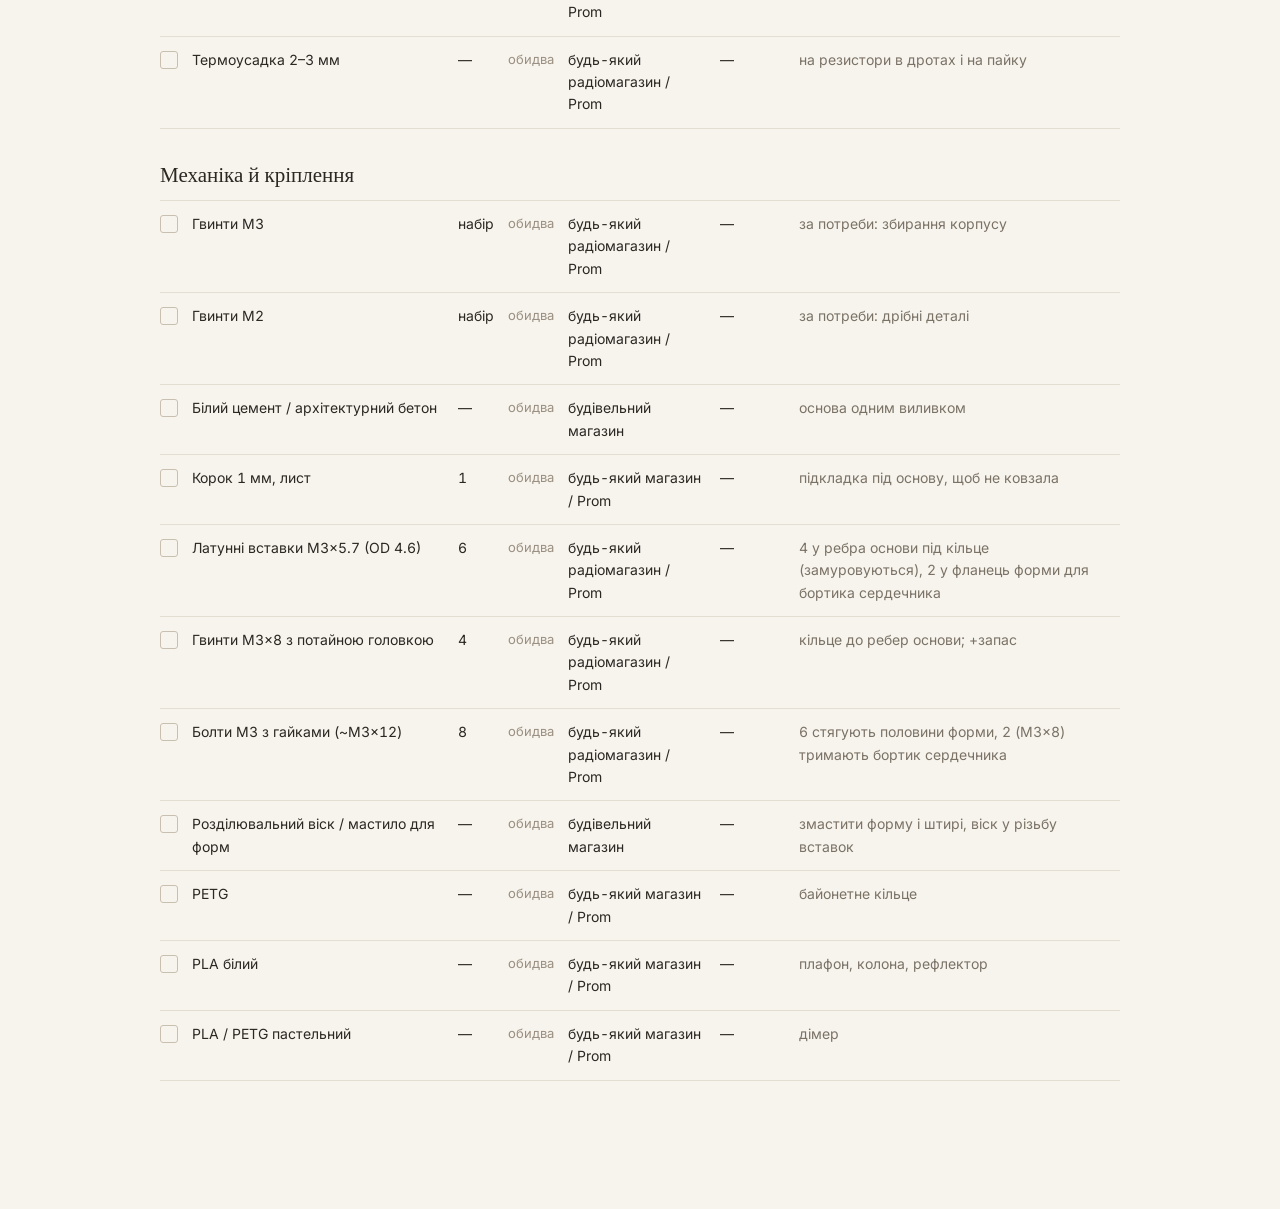
==== commit 50b36c20: "сторінки під бетонну основу: 3D, перелік деталей, схеми, спека, прев'ю Co-Authored-By: Claude Opus 5" ====
--- a/parts.html
+++ b/parts.html
@@ -53,7 +53,7 @@
   // [id, назва, к-сть, варіант ('' = обидва), магазин, посилання, ціна, примітка, стан ('є' | 'замовлено' | '')]
   var GROUPS = [
     ['Живлення', [
-      ['lipo', 'Li-Pol 850 мА·год, 60×20×8 зі скотчем', '6', '', 'вже є', '', '—', '6 комірок паралельно, ≈5100 мА·год: два стоси по 3', 'є'],
+      ['lipo', 'Li-Pol 850 мА·год, 60×20×8 зі скотчем', '4', '', 'вже є', '', '—', '4 комірки паралельно, ≈3400 мА·год: два стоси по 2', 'є'],
       ['ip5306', 'Модуль павербанка IP5306, USB-C', '1', '', 'вже є', '', '—', 'зарядка ~2 А і 5 В OUT на ESP32 та стрічку', 'є'],
       ['r220k', 'Резистор 220 кОм', '2', '', RADIO, '', '—', 'дільник батареї → GPIO1, рівень заряду; паяються прямо на піни ESP32', ''],
       ['awg22', 'Дріт AWG22', '—', '', RADIO, '', '—', 'шини 5 В / GND через колону', '']
@@ -74,11 +74,15 @@
     ['Механіка й кріплення', [
       ['m3', 'Гвинти M3', 'набір', '', RADIO, '', '—', 'за потреби: збирання корпусу', ''],
       ['m2', 'Гвинти M2', 'набір', '', RADIO, '', '—', 'за потреби: дрібні деталі', ''],
-      ['concrete', 'Білий цемент / архітектурний бетон', '—', '', 'будівельний магазин', '', '—', 'важка шайба-основа', ''],
-      ['silicone', 'Силікон для форм', '—', '', 'магазин для творчості', '', '—', 'форма для відливання шайби', ''],
-      ['cork', 'Корок 1 мм, лист', '1', '', 'будь-який магазин / Prom', '', '—', 'підкладка під шайбу, щоб не ковзала', ''],
+      ['concrete', 'Білий цемент / архітектурний бетон', '—', '', 'будівельний магазин', '', '—', 'основа одним виливком', ''],
+      ['cork', 'Корок 1 мм, лист', '1', '', 'будь-який магазин / Prom', '', '—', 'підкладка під основу, щоб не ковзала', ''],
+      ['inserts', 'Латунні вставки M3×5.7 (OD 4.6)', '6', '', RADIO, '', '—', '4 у ребра основи під кільце (замуровуються), 2 у фланець форми для бортика сердечника', ''],
+      ['m3csk', 'Гвинти M3×8 з потайною головкою', '4', '', RADIO, '', '—', 'кільце до ребер основи; +запас', ''],
+      ['m3mold', 'Болти M3 з гайками (~M3×12)', '8', '', RADIO, '', '—', '6 стягують половини форми, 2 (M3×8) тримають бортик сердечника', ''],
+      ['release', 'Розділювальний віск / мастило для форм', '—', '', 'будівельний магазин', '', '—', 'змастити форму і штирі, віск у різьбу вставок', ''],
+      ['petg', 'PETG', '—', '', 'будь-який магазин / Prom', '', '—', 'байонетне кільце', ''],
       ['plaw', 'PLA білий', '—', '', 'будь-який магазин / Prom', '', '—', 'плафон, колона, рефлектор', ''],
-      ['plap', 'PLA / PETG пастельний', '—', '', 'будь-який магазин / Prom', '', '—', 'дімер і чаша', '']
+      ['plap', 'PLA / PETG пастельний', '—', '', 'будь-який магазин / Prom', '', '—', 'дімер', '']
     ]]
   ];
 
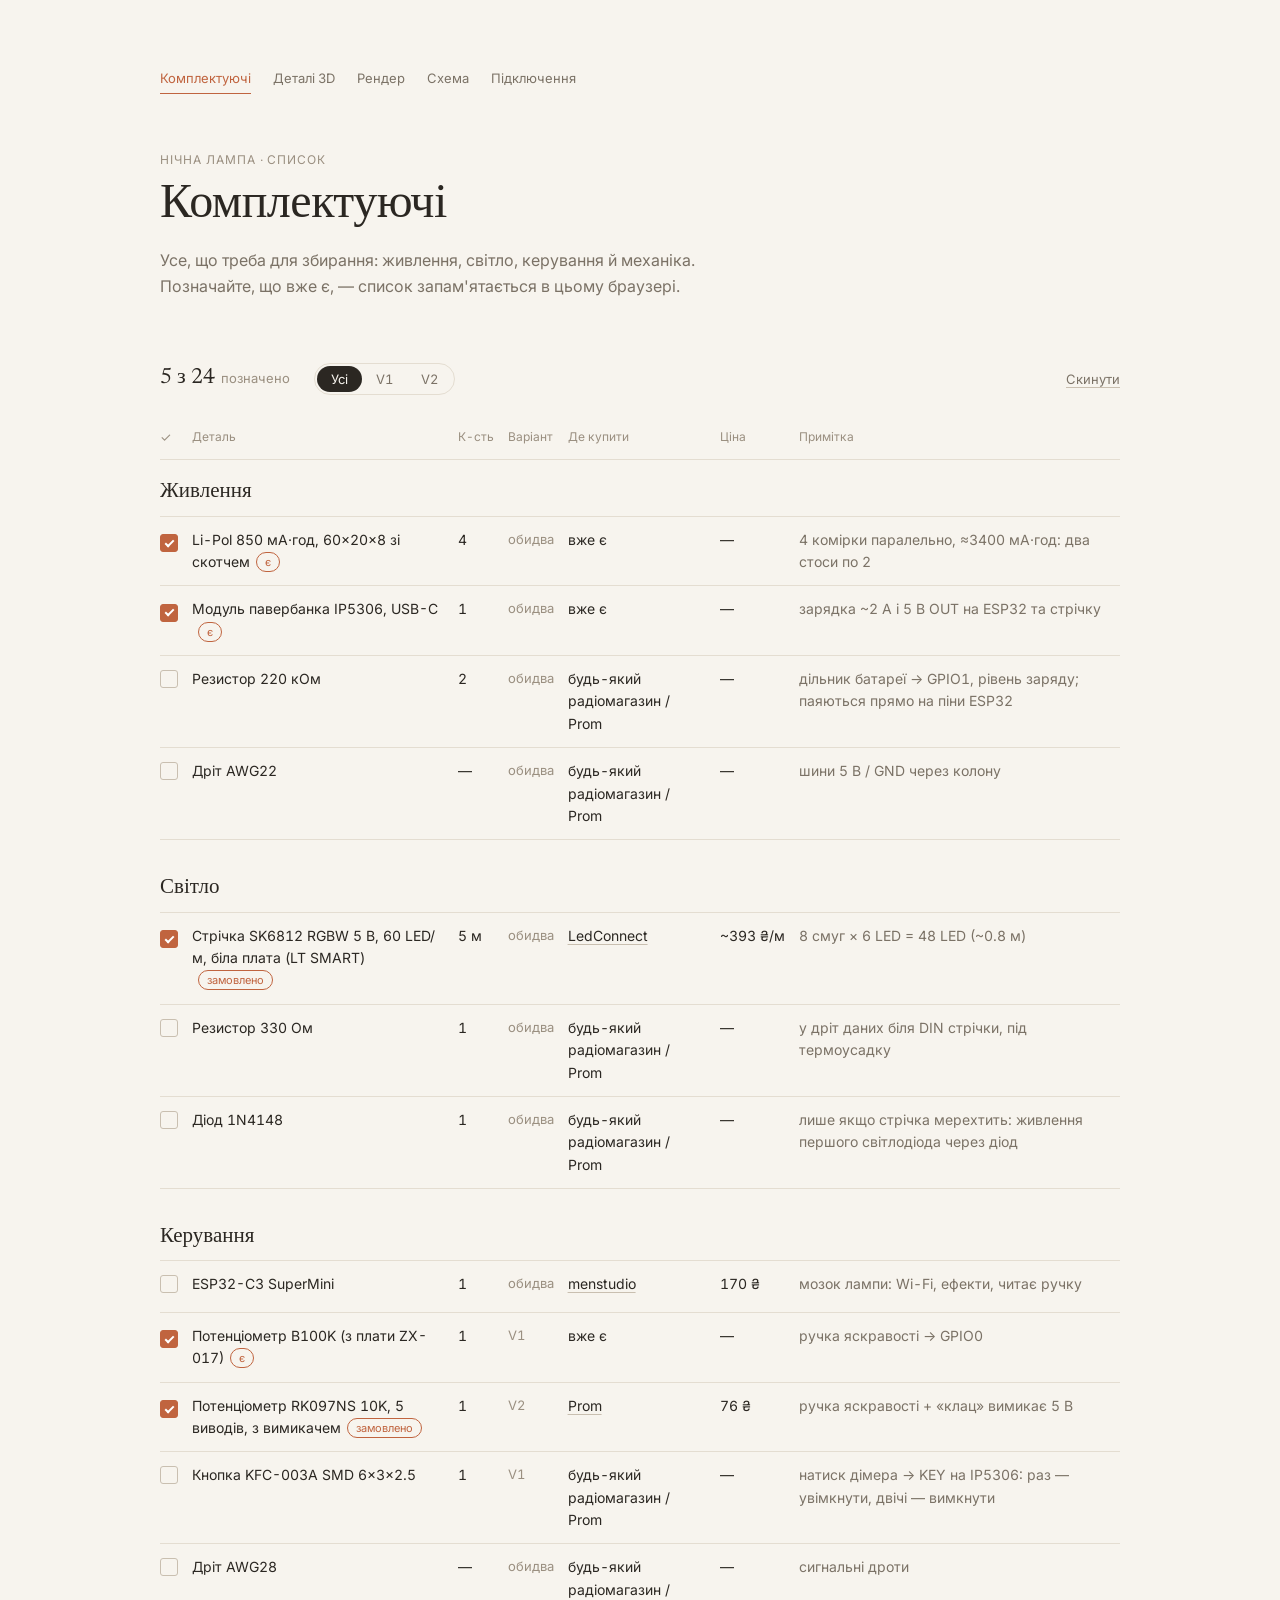
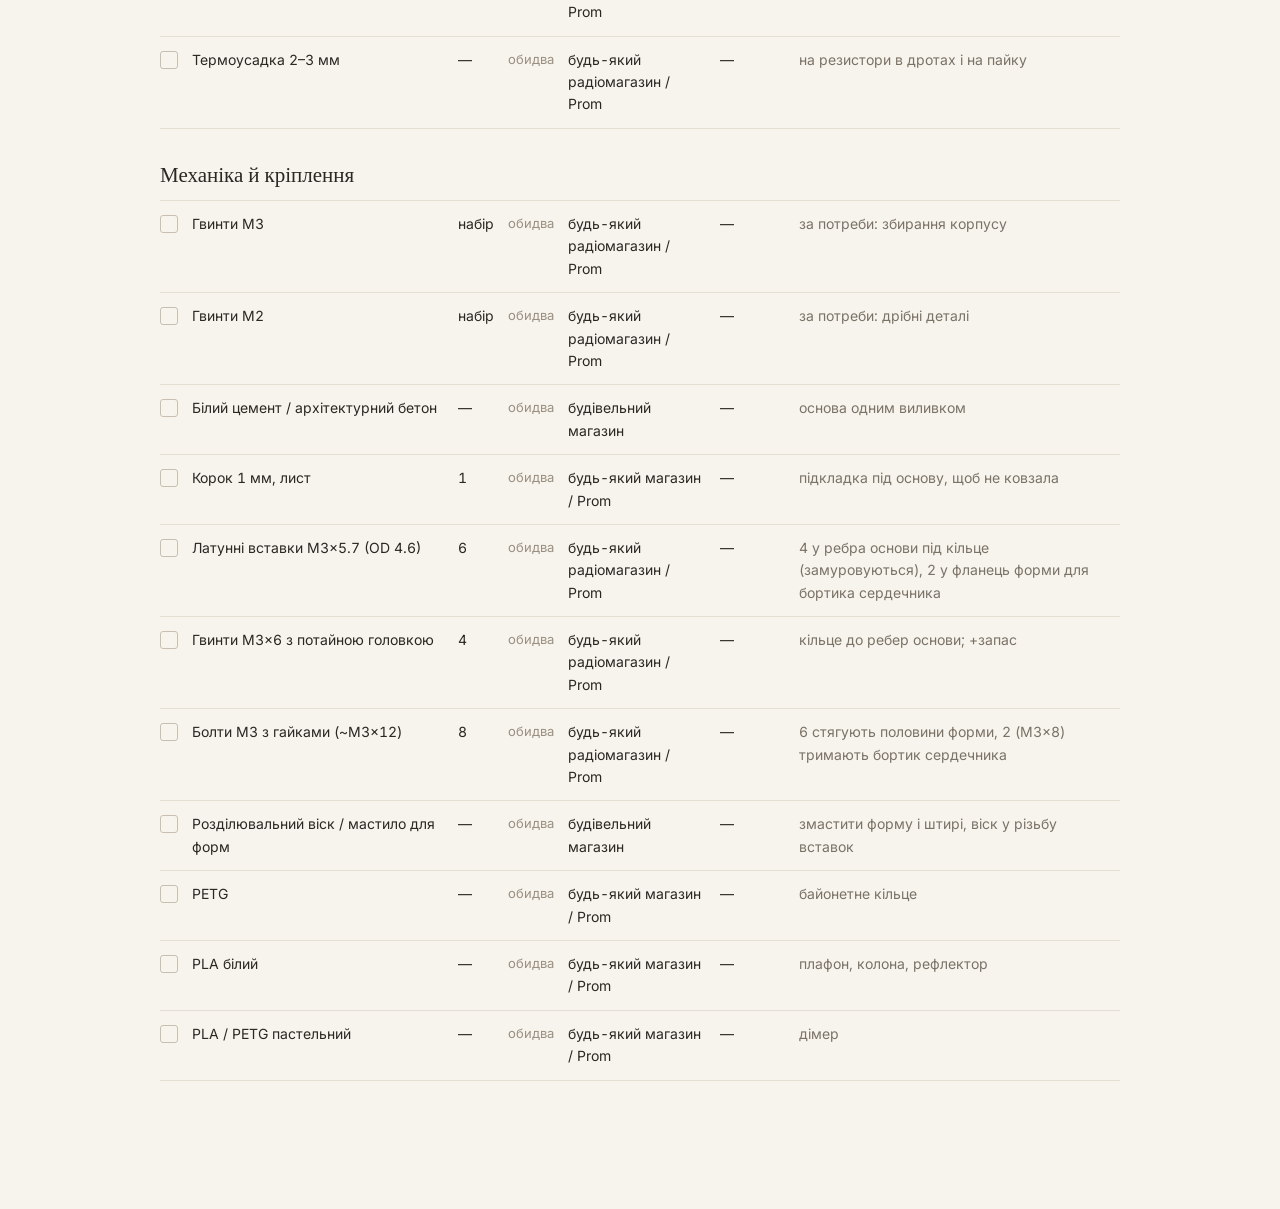
==== commit 16c3dcd5: "фінальні правки: проріз відбивача під ESP32, гвинт M3×6, ring_fit, байонет, асерти, тексти Co-Author" ====
--- a/parts.html
+++ b/parts.html
@@ -77,7 +77,7 @@
       ['concrete', 'Білий цемент / архітектурний бетон', '—', '', 'будівельний магазин', '', '—', 'основа одним виливком', ''],
       ['cork', 'Корок 1 мм, лист', '1', '', 'будь-який магазин / Prom', '', '—', 'підкладка під основу, щоб не ковзала', ''],
       ['inserts', 'Латунні вставки M3×5.7 (OD 4.6)', '6', '', RADIO, '', '—', '4 у ребра основи під кільце (замуровуються), 2 у фланець форми для бортика сердечника', ''],
-      ['m3csk', 'Гвинти M3×8 з потайною головкою', '4', '', RADIO, '', '—', 'кільце до ребер основи; +запас', ''],
+      ['m3csk', 'Гвинти M3×6 з потайною головкою', '4', '', RADIO, '', '—', 'кільце до ребер основи; +запас', ''],
       ['m3mold', 'Болти M3 з гайками (~M3×12)', '8', '', RADIO, '', '—', '6 стягують половини форми, 2 (M3×8) тримають бортик сердечника', ''],
       ['release', 'Розділювальний віск / мастило для форм', '—', '', 'будівельний магазин', '', '—', 'змастити форму і штирі, віск у різьбу вставок', ''],
       ['petg', 'PETG', '—', '', 'будь-який магазин / Prom', '', '—', 'байонетне кільце', ''],
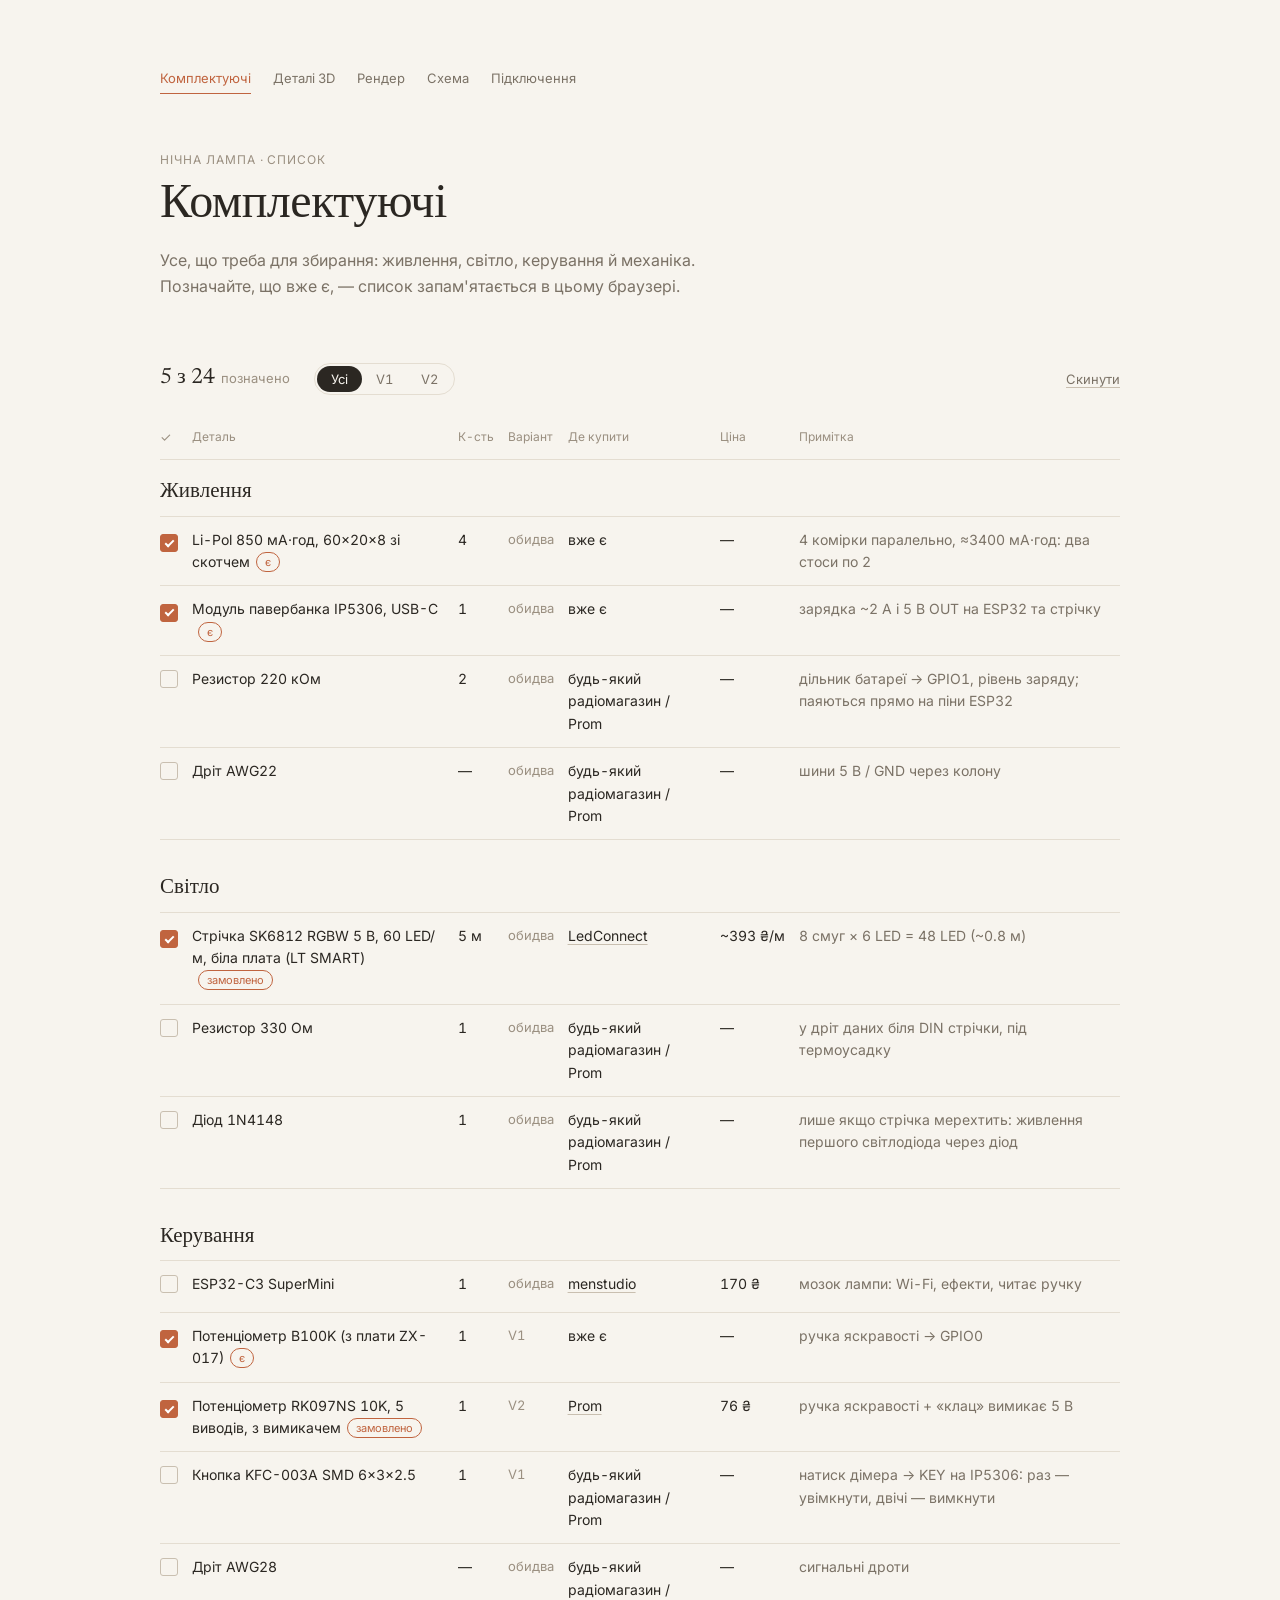
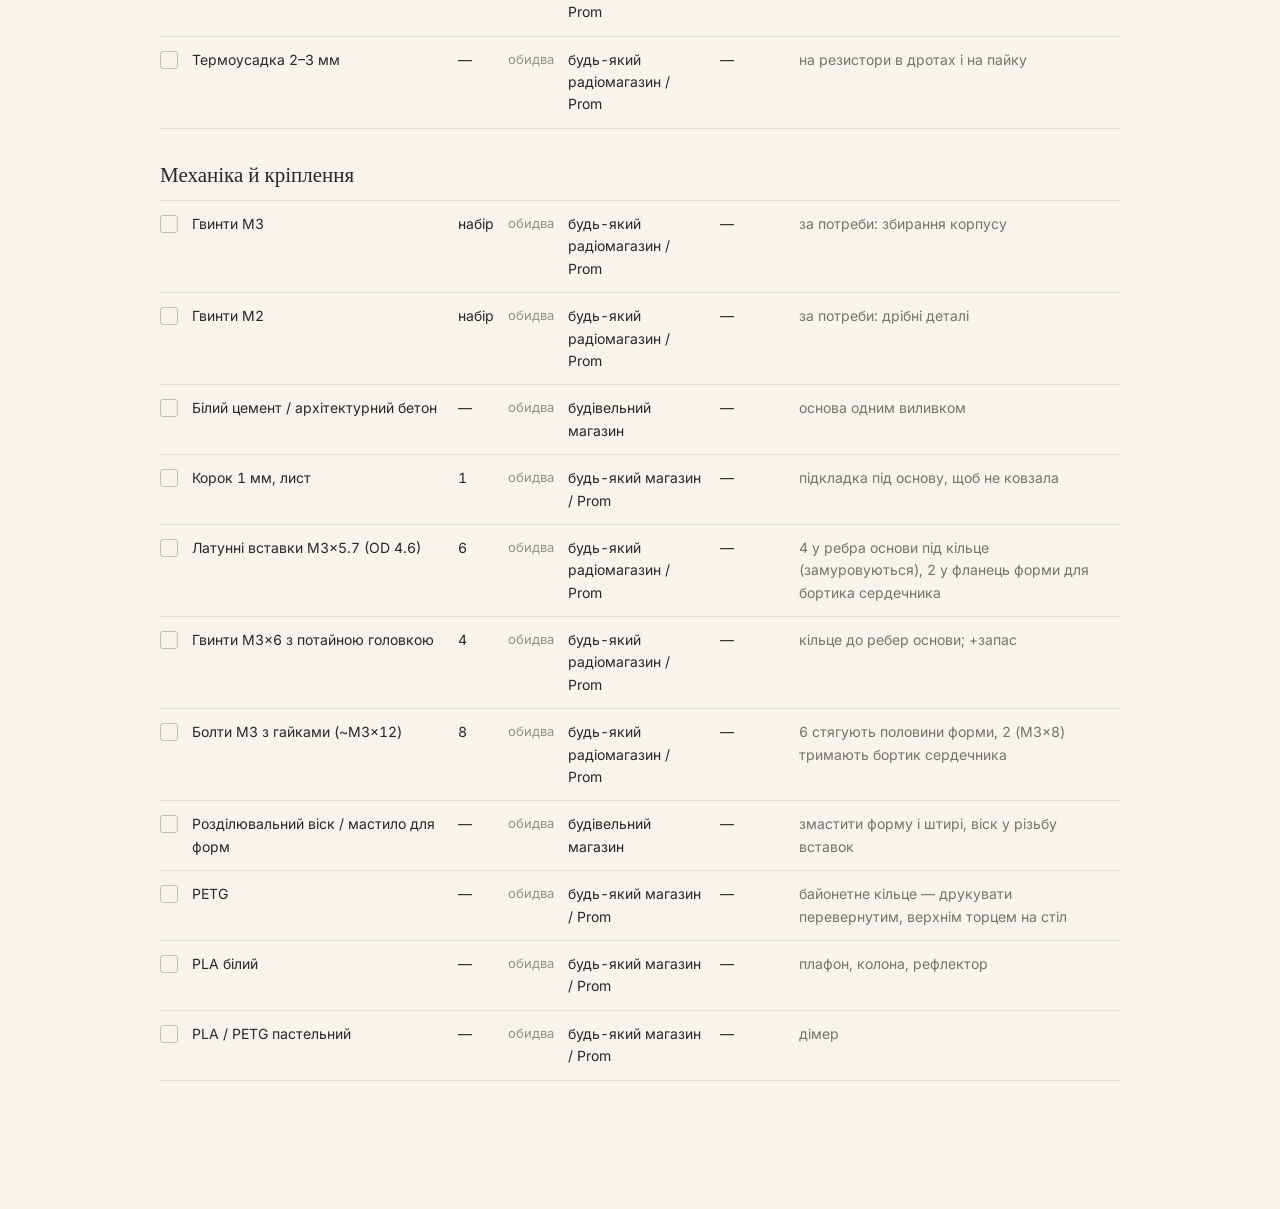
==== commit 28b38cdc: "знахідки print-check: зенківка USB-C радіальна й відкрита донизу, без тонких смужок у шасі, без нема" ====
--- a/parts.html
+++ b/parts.html
@@ -80,7 +80,7 @@
       ['m3csk', 'Гвинти M3×6 з потайною головкою', '4', '', RADIO, '', '—', 'кільце до ребер основи; +запас', ''],
       ['m3mold', 'Болти M3 з гайками (~M3×12)', '8', '', RADIO, '', '—', '6 стягують половини форми, 2 (M3×8) тримають бортик сердечника', ''],
       ['release', 'Розділювальний віск / мастило для форм', '—', '', 'будівельний магазин', '', '—', 'змастити форму і штирі, віск у різьбу вставок', ''],
-      ['petg', 'PETG', '—', '', 'будь-який магазин / Prom', '', '—', 'байонетне кільце', ''],
+      ['petg', 'PETG', '—', '', 'будь-який магазин / Prom', '', '—', 'байонетне кільце — друкувати перевернутим, верхнім торцем на стіл', ''],
       ['plaw', 'PLA білий', '—', '', 'будь-який магазин / Prom', '', '—', 'плафон, колона, рефлектор', ''],
       ['plap', 'PLA / PETG пастельний', '—', '', 'будь-який магазин / Prom', '', '—', 'дімер', '']
     ]]
